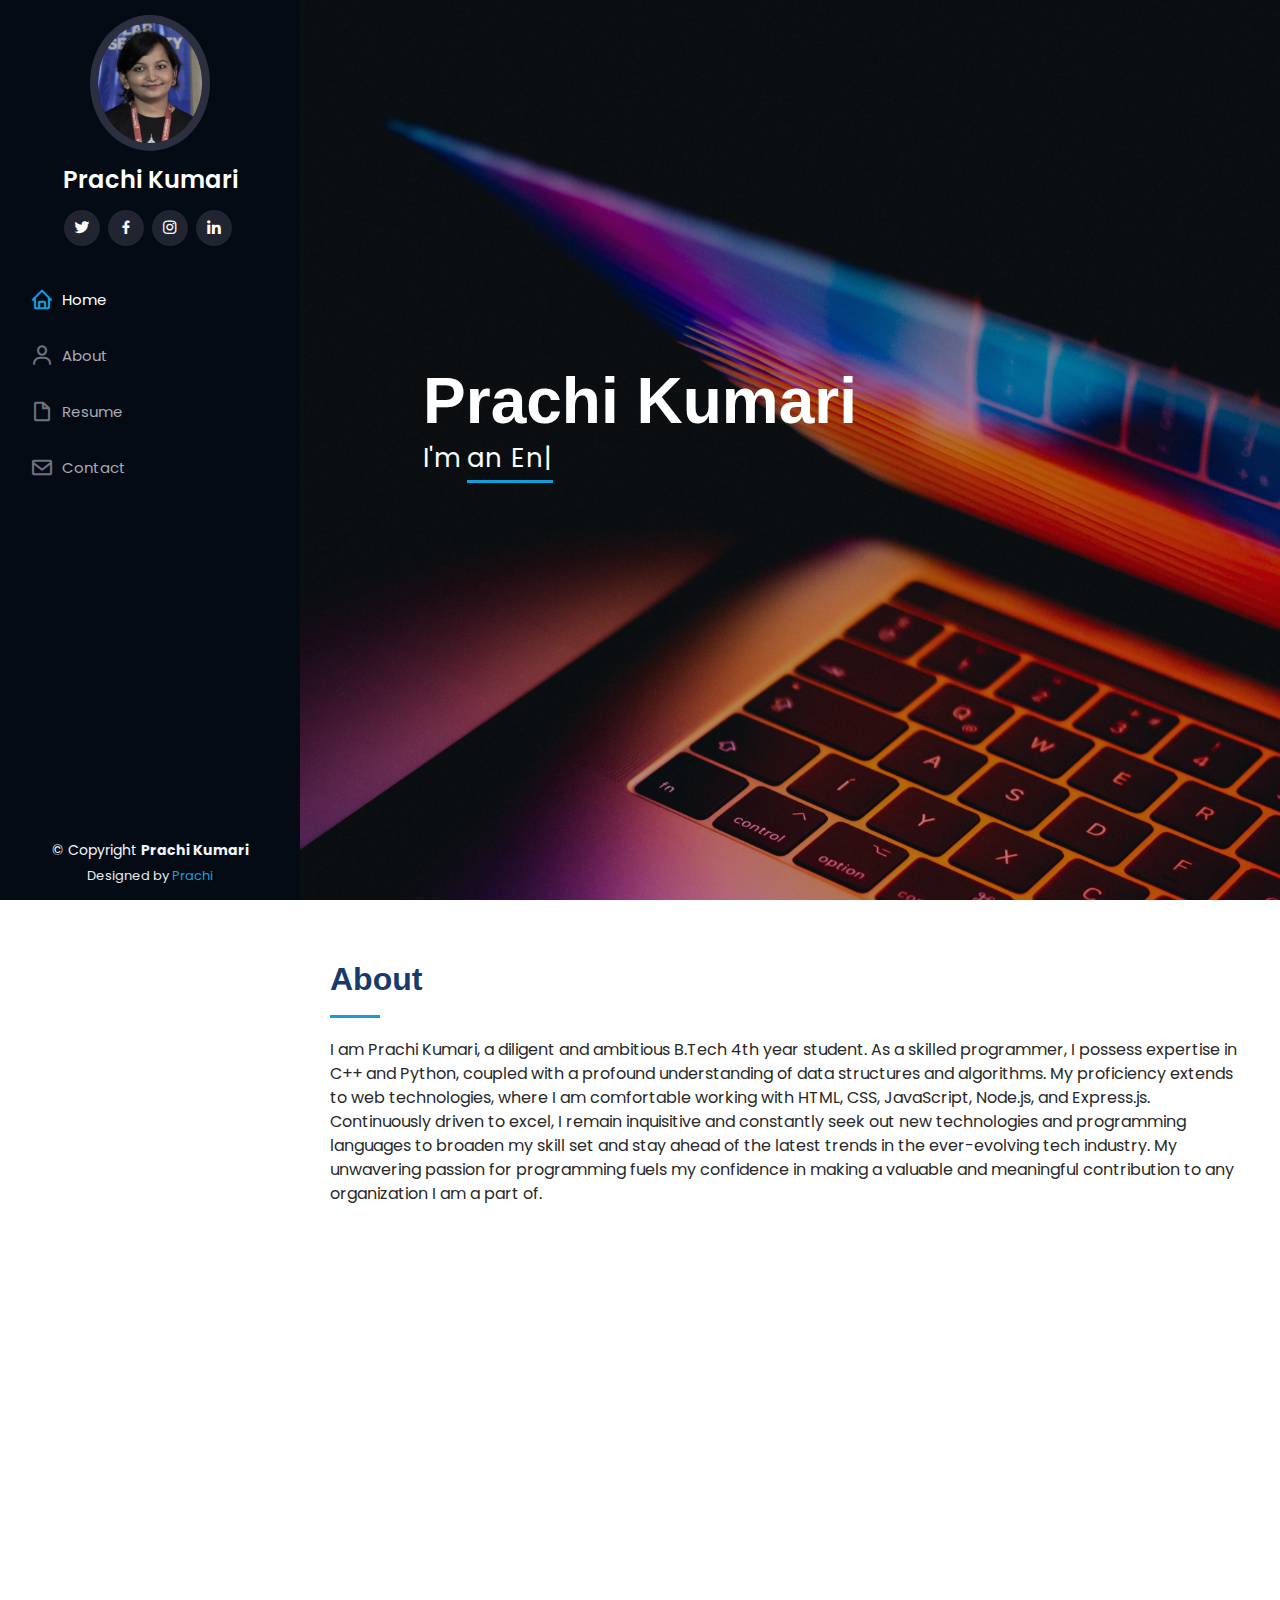
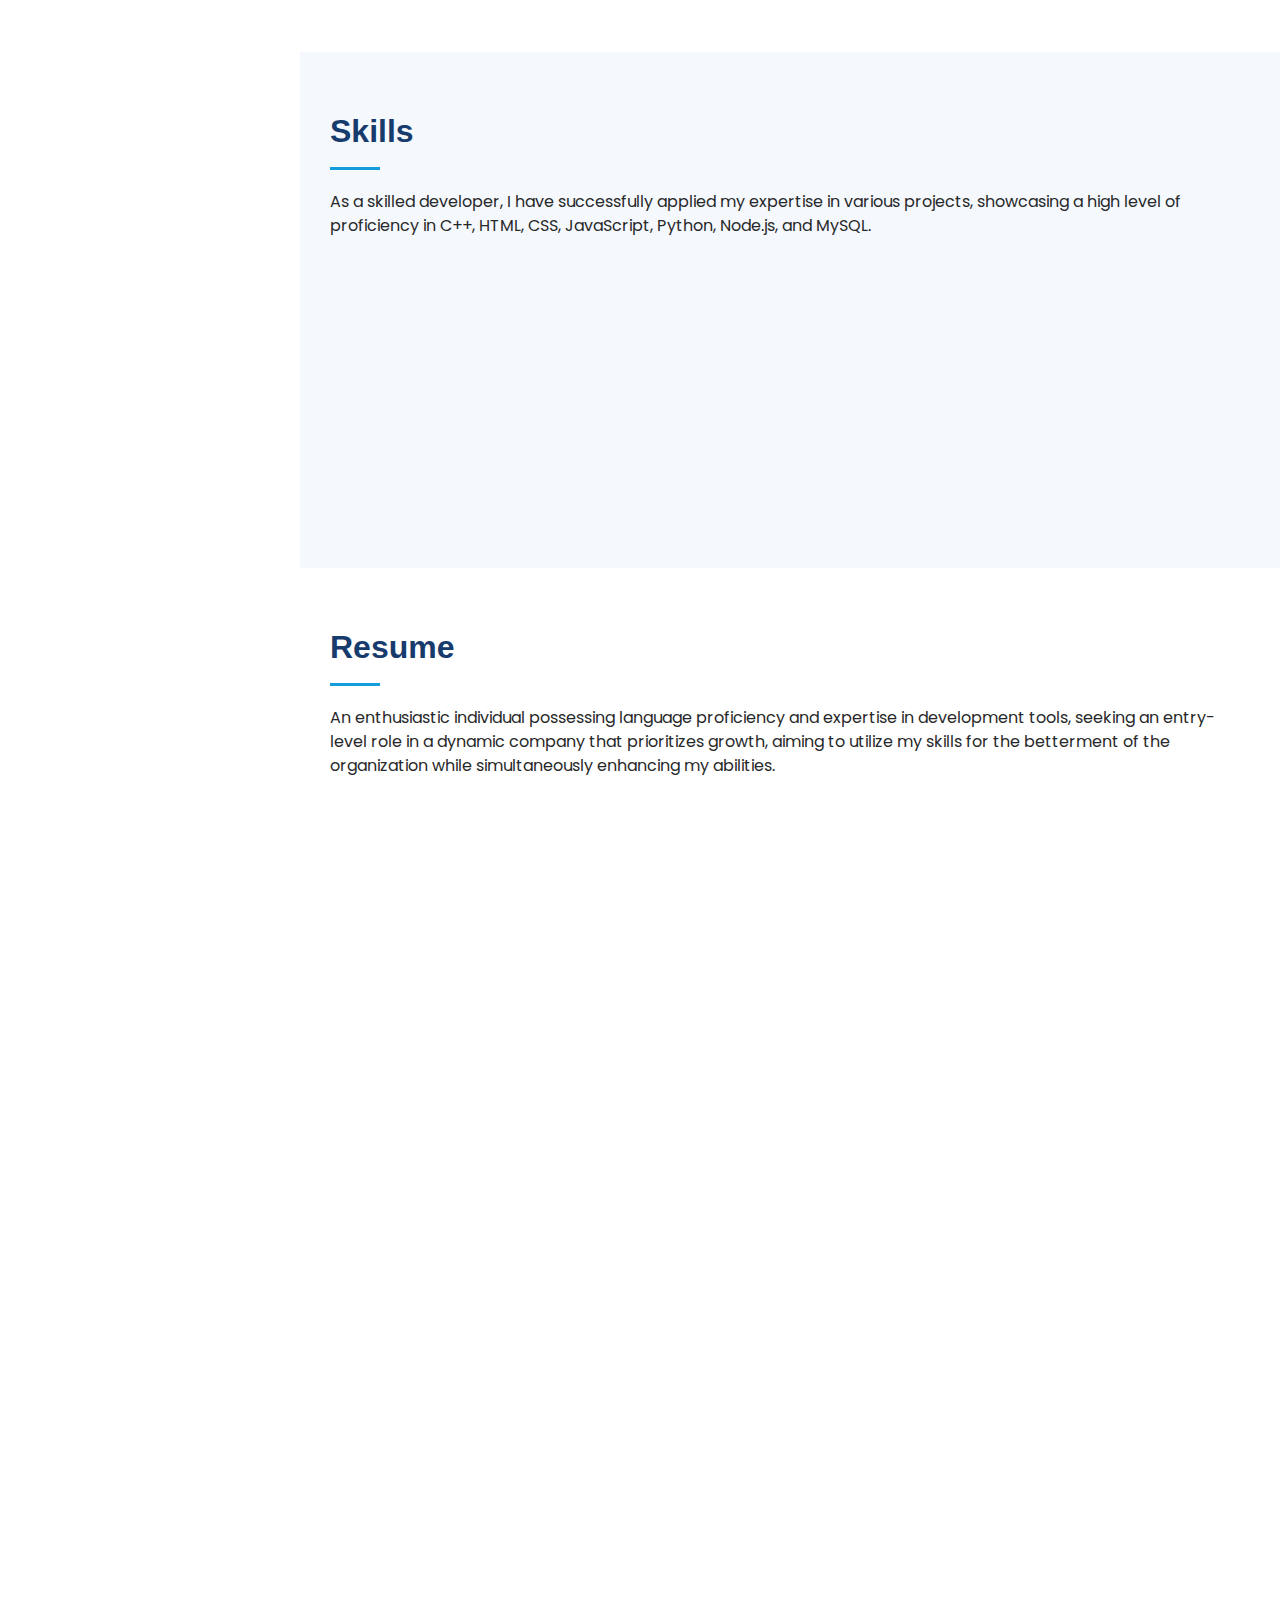
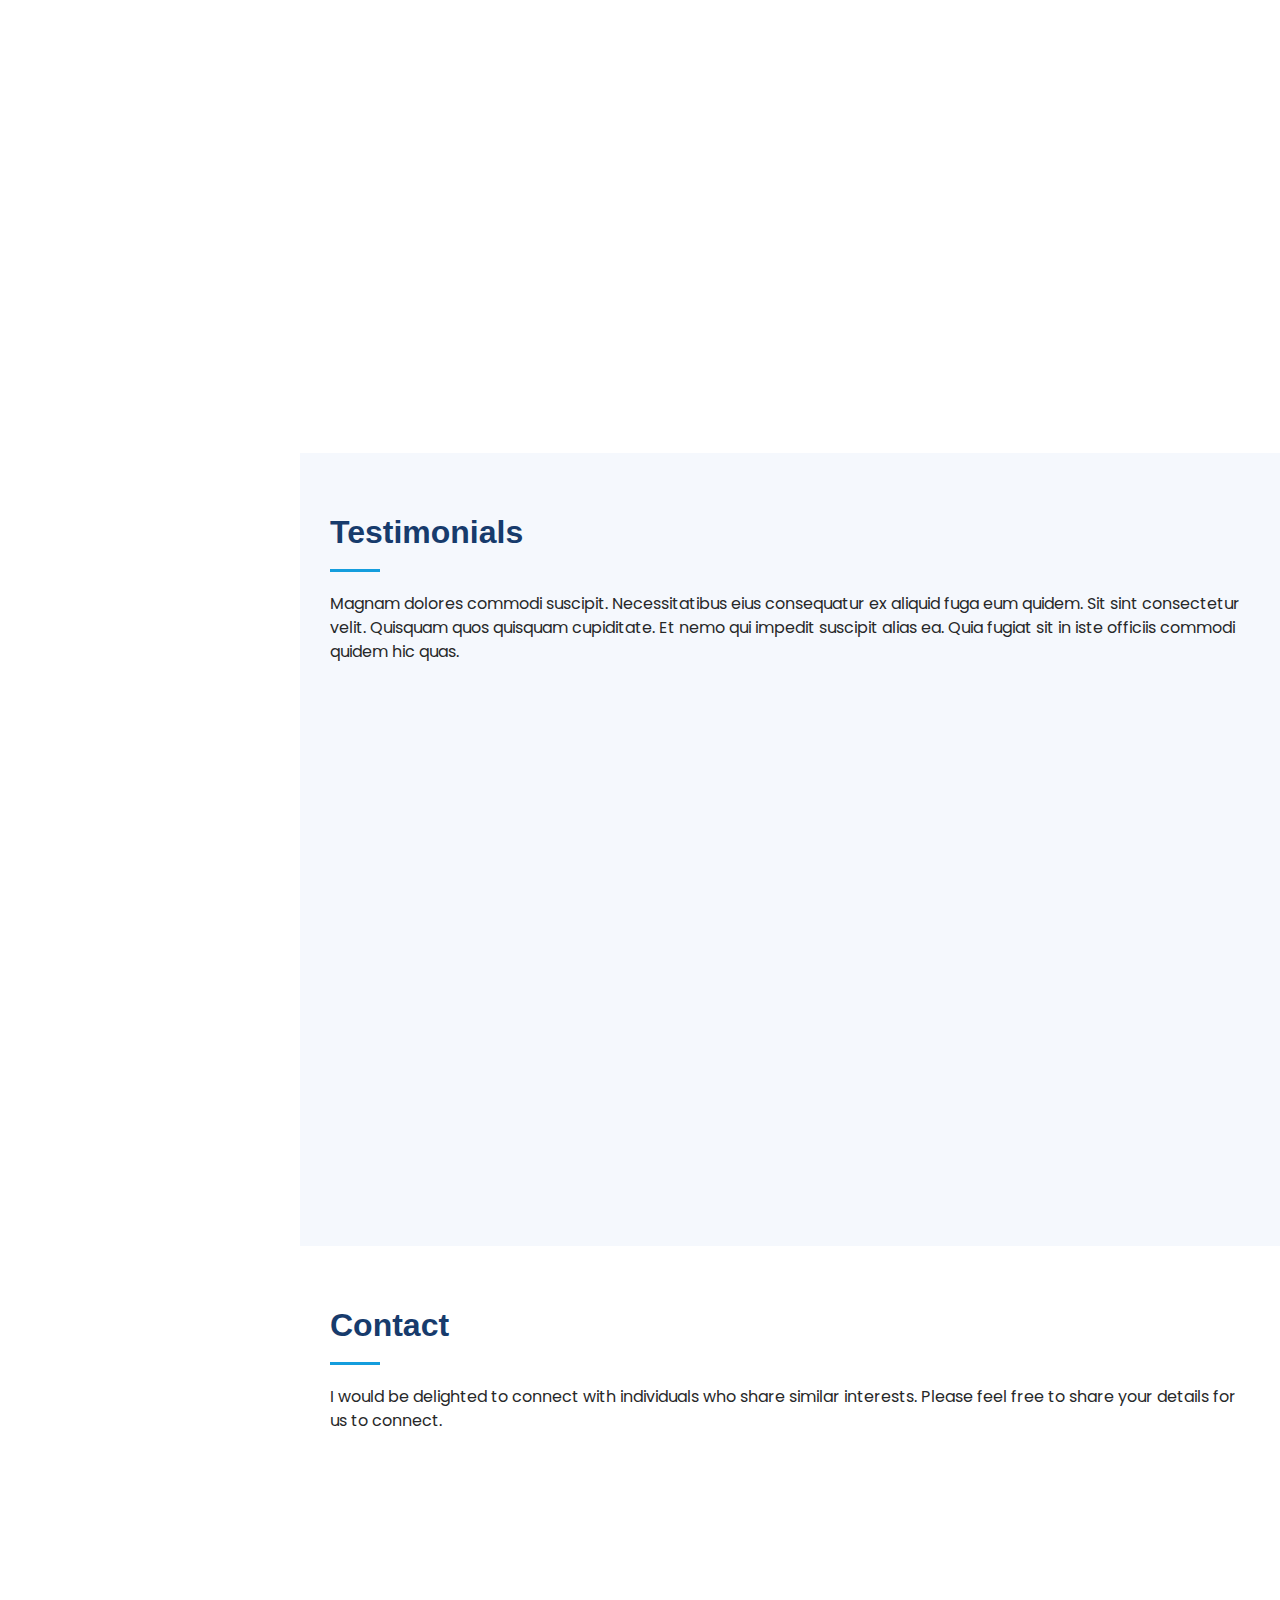
==== index.html @ 2a8c88a9 "added files" ====
<!DOCTYPE html>
<html lang="en">

<head>
  <meta charset="utf-8">
  <meta content="width=device-width, initial-scale=1.0" name="viewport">

  <title>Prachi Kumari</title>
  <meta content="" name="description">
  <meta content="" name="keywords">

  <!-- Favicons -->
  <link href="assets/img/favicon.png" rel="icon">
  <link href="assets/img/apple-touch-icon.png" rel="apple-touch-icon">


  <!-- Google Fonts -->
  <!-- <link href="https://fonts.googleapis.com/css?family=Open+Sans:300,300i,400,400i,600,600i,700,700i|Raleway:300,300i,400,400i,500,500i,600,600i,700,700i|Poppins:300,300i,400,400i,500,500i,600,600i,700,700i" rel="stylesheet"> -->

  <link rel="preconnect" href="https://fonts.googleapis.com">
<link rel="preconnect" href="https://fonts.gstatic.com" crossorigin>
<link href="https://fonts.googleapis.com/css2?family=Poppins:wght@200;300;400;500;600&display=swap" rel="stylesheet">

  <!-- Vendor CSS Files -->
  <link href="assets/vendor/aos/aos.css" rel="stylesheet">
  <link href="assets/vendor/bootstrap/css/bootstrap.min.css" rel="stylesheet">
  <link href="assets/vendor/bootstrap-icons/bootstrap-icons.css" rel="stylesheet">
  <link href="assets/vendor/boxicons/css/boxicons.min.css" rel="stylesheet">
  <link href="assets/vendor/glightbox/css/glightbox.min.css" rel="stylesheet">
  <link href="assets/vendor/swiper/swiper-bundle.min.css" rel="stylesheet">

  <!-- Template Main CSS File -->
  <link href="assets/css/style.css" rel="stylesheet">

  <!-- =======================================================
  * Template Name: iPortfolio
  * Updated: Nov 17 2023 with Bootstrap v5.3.2
  * Template URL: https://bootstrapmade.com/iportfolio-bootstrap-portfolio-websites-template/
  * Author: BootstrapMade.com
  * License: https://bootstrapmade.com/license/
  ======================================================== -->
</head>

<body>

  <!-- ======= Mobile nav toggle button ======= -->
  <i class="bi bi-list mobile-nav-toggle d-xl-none"></i>

  <!-- ======= Header ======= -->
  <header id="header">
    <div class="d-flex flex-column">

      <div class="profile">
        <img src="assets/img/Capture.PNG" alt="" class="img-fluid rounded-circle">
        <h1 class="text-light"><a href="index.html">Prachi Kumari</a></h1>
        <div class="social-links mt-3 text-center">
          <a href="https://twitter.com/_prachi1710" class="twitter"><i class="bx bxl-twitter"></i></a>
          <a href="https://www.facebook.com/profile.php?id=100006812265580" class="facebook"><i class="bx bxl-facebook"></i></a>
          <a href="https://instagram.com/prachi_prasad1710" class="instagram"><i class="bx bxl-instagram"></i></a>
          <a href="https://www.linkedin.com/in/-prachi1710/" class="linkedin"><i class="bx bxl-linkedin"></i></a>
        </div>
      </div>

      <nav id="navbar" class="nav-menu navbar">
        <ul>
          <li><a href="#hero" class="nav-link scrollto active"><i class="bx bx-home"></i> <span>Home</span></a></li>
          <li><a href="#about" class="nav-link scrollto"><i class="bx bx-user"></i> <span>About</span></a></li>
          <li><a href="#resume" class="nav-link scrollto"><i class="bx bx-file-blank"></i> <span>Resume</span></a></li>
          <li><a href="#contact" class="nav-link scrollto"><i class="bx bx-envelope"></i> <span>Contact</span></a></li>
        </ul>
      </nav><!-- .nav-menu -->
    </div>
  </header><!-- End Header -->

  <!-- ======= Hero Section ======= -->
  <section id="hero" class="d-flex flex-column justify-content-center align-items-center">
    <div class="hero-container" data-aos="fade-in">
      <h1>Prachi Kumari</h1>
      <p>I'm <span class="typed" data-typed-items="an Engineer,a Problem-Solver,a Developer"></span></p>
    </div>
  </section><!-- End Hero -->

  <main id="main">

    <!-- ======= About Section ======= -->
    <section id="about" class="about">
      <div class="container">

        <div class="section-title">
          <h2>About</h2>
          <p>I am Prachi Kumari, a diligent and ambitious B.Tech 4th year student. As a skilled programmer, I possess expertise in C++ and Python, coupled with a profound understanding of data structures and algorithms. My proficiency extends to web technologies, where I am comfortable working with HTML, CSS, JavaScript, Node.js, and Express.js. Continuously driven to excel, I remain inquisitive and constantly seek out new technologies and programming languages to broaden my skill set and stay ahead of the latest trends in the ever-evolving tech industry. My unwavering passion for programming fuels my confidence in making a valuable and meaningful contribution to any organization I am a part of.</p>
        </div>

        <div class="row">
          <div class="col-lg-4" data-aos="fade-right">
            <img src="assets/img/IMG-20230711-WA0029.jpg" class="img-fluid" alt="">
          </div>
          <div class="col-lg-8 pt-4 pt-lg-0 content" data-aos="fade-left">
            <h3>Student &amp; Developer.</h3>
            <p class="fst-italic">
              Enthusiastic student and aspiring developer, deeply passionate about technology and committed to ongoing learning. Keen to translate theoretical knowledge into practical applications, I have a solid proficiency in C++ and Python programming languages. My dedication to continuous learning ensures that I stay abreast of the latest industry trends and advancements.
            </p>
            <div class="row">
              <div class="col-lg-6">
                <ul>
                  <li><i class="bi bi-chevron-right"></i> <strong>Website:</strong> <span>#</span></li>
                  <li><i class="bi bi-chevron-right"></i> <strong>Phone:</strong> <span>+91 6202179285</span></li>
                  <li><i class="bi bi-chevron-right"></i> <strong>Email:</strong> <span>kumari.prachi1710@gmail.com</span></li>
                  
                </ul>
              </div>
              <div class="col-lg-6">
                <ul>
                  <li><i class="bi bi-chevron-right"></i> <strong>Degree:</strong> <span>Bachelor</span></li>
                  <li><i class="bi bi-chevron-right"></i> <strong>Hometown:</strong> <span>Ranchi Jharkhand</span></li>
                  <li><i class="bi bi-chevron-right"></i> <strong>Current City:</strong> <span>Kolkata, West Bengal</span></li>
                </ul>
              </div>
            </div>
          </div>
        </div>

      </div>
    </section><!-- End About Section -->

    <!-- ======= Facts Section ======= -->
    <!-- End Facts Section -->

    <!-- ======= Skills Section ======= -->
    <section id="skills" class="skills section-bg">
      <div class="container">

        <div class="section-title">
          <h2>Skills</h2>
          <p>As a skilled developer, I have successfully applied my expertise in various projects, showcasing a high level of proficiency in C++, HTML, CSS, JavaScript, Python, Node.js, and MySQL.</p>
        </div>

        <div class="row skills-content">

          <div class="col-lg-6" data-aos="fade-up">

            <div class="progress">
              <span class="skill">C++ <i class="val">90%</i></span>
              <div class="progress-bar-wrap">
                <div class="progress-bar" role="progressbar" aria-valuenow="90" aria-valuemin="0" aria-valuemax="100"></div>
              </div>
            </div>

            <div class="progress">
              <span class="skill">HTML <i class="val">92%</i></span>
              <div class="progress-bar-wrap">
                <div class="progress-bar" role="progressbar" aria-valuenow="92" aria-valuemin="0" aria-valuemax="100"></div>
              </div>
            </div>

            <div class="progress">
              <span class="skill">CSS <i class="val">90%</i></span>
              <div class="progress-bar-wrap">
                <div class="progress-bar" role="progressbar" aria-valuenow="90" aria-valuemin="0" aria-valuemax="100"></div>
              </div>
            </div>

            <div class="progress">
              <span class="skill">JavaScript <i class="val">70%</i></span>
              <div class="progress-bar-wrap">
                <div class="progress-bar" role="progressbar" aria-valuenow="70" aria-valuemin="0" aria-valuemax="100"></div>
              </div>
            </div>

          </div>

          <div class="col-lg-6" data-aos="fade-up" data-aos-delay="100">

            <div class="progress">
              <span class="skill">Python <i class="val">80%</i></span>
              <div class="progress-bar-wrap">
                <div class="progress-bar" role="progressbar" aria-valuenow="80" aria-valuemin="0" aria-valuemax="100"></div>
              </div>
            </div>

            <div class="progress">
              <span class="skill">Node.js <i class="val">67%</i></span>
              <div class="progress-bar-wrap">
                <div class="progress-bar" role="progressbar" aria-valuenow="67" aria-valuemin="0" aria-valuemax="100"></div>
              </div>
            </div>

            <div class="progress">
              <span class="skill">MySql <i class="val">85%</i></span>
              <div class="progress-bar-wrap">
                <div class="progress-bar" role="progressbar" aria-valuenow="85" aria-valuemin="0" aria-valuemax="100"></div>
              </div>
            </div>

          </div>

        </div>

      </div>
    </section><!-- End Skills Section -->

    <!-- ======= Resume Section ======= -->
    <section id="resume" class="resume">
      <div class="container">

        <div class="section-title">
          <h2>Resume</h2>
          <p>An enthusiastic individual possessing language proficiency and expertise in development tools, seeking an entry-level role in a dynamic company that prioritizes growth, aiming to utilize my skills for the betterment of the organization while simultaneously enhancing my abilities.</p>
        </div>

        <div class="row">
          <div class="col-lg-6" data-aos="fade-up">
            <h3 class="resume-title">Volunteer Experience</h3>
            <div class="resume-item pb-0">
              <h4>Hack4Bengal 2.0</h4>
              <h5>December 2022 - July 2023</h5>
              <p><em>Content Team</em></p>
              <ul>
                <li>Develop engaging and informative content for various platforms such as websites, and social media</li>
                <li>Produce well-written, error-free content that aligns with the community’s tone and style guidelines</li>
                <li>Work closely with other team members.</li>
              </ul>
            </div>
            <div class="resume-item pb-0">
              <h4>Hack4Bengal 1.0</h4>
              <h5>December 2021 - April 2022</h5>
              <p><em>Content Team</em></p>
              <ul>
                <li>Managed a team of 5 members.</li>
                <li>Collaborated with other teams like marketing, social media, and design to ensure that the content produced aligns with
                  their needs and goals</li>
              </ul>
            </div>
            <div class="resume-item pb-0">
              <h4>Coding Blocks SNU Chapter</h4>
              <h5>May 2021 - December 2021</h5>
              <p><em>Vice President</em></p>
              <ul>
                <li>Organized more than 5 speaker sessions on Technical concepts.</li>
                <li>Maintained all the data and MOM of the meetings.</li>
                <li>Collaborated with other teams for the smooth conduction of
                  events.</li>
              </ul>
            </div>
            <h3 class="resume-title">Education</h3>
            <div class="resume-item">
              <h4>Bachelor of Technology in Computer Science and Business Systems</h4>
              <h5>2020 - 2024</h5>
              <p><em>Sister Nivedita University, Kolkata, India</em></p>
              <ul>
                <li>CGPA till 6th Semester: 9.57</li>
                <li>Received an scholar award for securing rank in top 3.</li>
              </ul>
            </div>
            <!-- <div class="resume-item">
              <h4>Intermediate (12th) With Science(Maths)</h4>
              <h5>2018 - 2019</h5>
              <p><em>Vikas Vidyalaya, Ranchi, India</em></p>
              <ul>
                <li>Percentage obtained: 90</li>
              </ul>
            </div> -->
          </div>
          <div class="col-lg-6" data-aos="fade-up" data-aos-delay="100">
            <h3 class="resume-title">Projects</h3>
            <div class="resume-item">
              <h4>blogCanvas</h4>
              <p><em>HTML, CSS, JavaScript, Node.js+Express.js, MySql </em></p>
              <ul>
                <li>Developed a full-stack blogging web application, BlogCanvas, using HTML, CSS, JavaScript, Node.js, Express.js, and MySQL, enabling users to create, update, and delete blogs</li>
                <li>Implemented user authentication, social interactions (likes and comments on blogs), and personalized dashboards for users, enhancing user engagement and experience.</li>
              </ul>
            </div>
            <div class="resume-item">
              <h4><a href="https://prachi1710-movie-recommender-app-7r08sk.streamlit.app/">Recommendation system</a> </h4>
              <p><em>Python, Machine Learning</em></p>
              <ul>
                <li>The recommendation system offers five types of movie recommendations based on the genre’s popularity and content-based filtering.</li>
                <li>Content-based filtering algorithm achieves an accuracy of 85% in suggesting movies to users</li>
                <li>Used TMDB 5000 dataset from Kaggle.</li>
              </ul>
            </div>
            <div class="resume-item">
              <h4>Age and Gender Recognition</h4>
              <p><em>Python, Machine Learning, Deep Learning </em></p>
              <ul>
                <li>Machine Learning and Convolutional Neural Network(CNN) based recognition system which determines the age and gender of a person</li>
                <li>The age and gender recognition model has an accuracy of 66%, making it a reliable tool for predicting these attributes</li>
              </ul>
            </div>
            <div class="resume-item">
              <h4><a href="https://todolistprachi.netlify.app/">Todo List</a></h4>
              <p><em>React.js, CSS, JavaScript </em></p>
              <ul>
                <li>Developed a dynamic To-Do List application using React, allowing seamless addition and deletion of items through state management.</li>
                <li>Implemented functionality for real-time updates, enhancing user experience and project interactivity.</li>
              </ul>
            </div>
          </div>
        </div>

      </div>
    </section><!-- End Resume Section -->

    <!-- ======= Portfolio Section ======= -->
    <!-- End Portfolio Section -->

    <!-- ======= Services Section ======= -->
    <!-- End Services Section -->

    <!-- ======= Testimonials Section ======= -->
    <section id="testimonials" class="testimonials section-bg">
      <div class="container">

        <div class="section-title">
          <h2>Testimonials</h2>
          <p>Magnam dolores commodi suscipit. Necessitatibus eius consequatur ex aliquid fuga eum quidem. Sit sint consectetur velit. Quisquam quos quisquam cupiditate. Et nemo qui impedit suscipit alias ea. Quia fugiat sit in iste officiis commodi quidem hic quas.</p>
        </div>

        <div class="testimonials-slider swiper" data-aos="fade-up" data-aos-delay="100">
          <div class="swiper-wrapper">

            <div class="swiper-slide">
              <div class="testimonial-item" data-aos="fade-up">
                <p>
                  <i class="bx bxs-quote-alt-left quote-icon-left"></i>
                  Proin iaculis purus consequat sem cure digni ssim donec porttitora entum suscipit rhoncus. Accusantium quam, ultricies eget id, aliquam eget nibh et. Maecen aliquam, risus at semper.
                  <i class="bx bxs-quote-alt-right quote-icon-right"></i>
                </p>
                <img src="assets/img/testimonials/testimonials-1.jpg" class="testimonial-img" alt="">
                <h3>Saul Goodman</h3>
                <h4>Ceo &amp; Founder</h4>
              </div>
            </div><!-- End testimonial item -->

            <div class="swiper-slide">
              <div class="testimonial-item" data-aos="fade-up" data-aos-delay="100">
                <p>
                  <i class="bx bxs-quote-alt-left quote-icon-left"></i>
                  Export tempor illum tamen malis malis eram quae irure esse labore quem cillum quid cillum eram malis quorum velit fore eram velit sunt aliqua noster fugiat irure amet legam anim culpa.
                  <i class="bx bxs-quote-alt-right quote-icon-right"></i>
                </p>
                <img src="assets/img/testimonials/testimonials-2.jpg" class="testimonial-img" alt="">
                <h3>Sara Wilsson</h3>
                <h4>Designer</h4>
              </div>
            </div><!-- End testimonial item -->

            <div class="swiper-slide">
              <div class="testimonial-item" data-aos="fade-up" data-aos-delay="200">
                <p>
                  <i class="bx bxs-quote-alt-left quote-icon-left"></i>
                  Enim nisi quem export duis labore cillum quae magna enim sint quorum nulla quem veniam duis minim tempor labore quem eram duis noster aute amet eram fore quis sint minim.
                  <i class="bx bxs-quote-alt-right quote-icon-right"></i>
                </p>
                <img src="assets/img/testimonials/testimonials-3.jpg" class="testimonial-img" alt="">
                <h3>Jena Karlis</h3>
                <h4>Store Owner</h4>
              </div>
            </div><!-- End testimonial item -->

            <div class="swiper-slide">
              <div class="testimonial-item" data-aos="fade-up" data-aos-delay="300">
                <p>
                  <i class="bx bxs-quote-alt-left quote-icon-left"></i>
                  Fugiat enim eram quae cillum dolore dolor amet nulla culpa multos export minim fugiat minim velit minim dolor enim duis veniam ipsum anim magna sunt elit fore quem dolore labore illum veniam.
                  <i class="bx bxs-quote-alt-right quote-icon-right"></i>
                </p>
                <img src="assets/img/testimonials/testimonials-4.jpg" class="testimonial-img" alt="">
                <h3>Matt Brandon</h3>
                <h4>Freelancer</h4>
              </div>
            </div><!-- End testimonial item -->

            <div class="swiper-slide">
              <div class="testimonial-item" data-aos="fade-up" data-aos-delay="400">
                <p>
                  <i class="bx bxs-quote-alt-left quote-icon-left"></i>
                  Quis quorum aliqua sint quem legam fore sunt eram irure aliqua veniam tempor noster veniam enim culpa labore duis sunt culpa nulla illum cillum fugiat legam esse veniam culpa fore nisi cillum quid.
                  <i class="bx bxs-quote-alt-right quote-icon-right"></i>
                </p>
                <img src="assets/img/testimonials/testimonials-5.jpg" class="testimonial-img" alt="">
                <h3>John Larson</h3>
                <h4>Entrepreneur</h4>
              </div>
            </div><!-- End testimonial item -->

          </div>
          <div class="swiper-pagination"></div>
        </div>

      </div>
    </section><!-- End Testimonials Section -->

    <!-- ======= Contact Section ======= -->
    <section id="contact" class="contact">
      <div class="container">

        <div class="section-title">
          <h2>Contact</h2>
          <p>I would be delighted to connect with individuals who share similar interests. Please feel free to share your details for us to connect.</p>
        </div>

        <div class="row" data-aos="fade-in">

          <div class="col-lg-5 d-flex align-items-stretch">
            <div class="info">
              <div class="address">
                <i class="bi bi-geo-alt"></i>
                <h4>Location:</h4>
                <p>Kolkata, India</p>
              </div>

              <div class="email">
                <i class="bi bi-envelope"></i>
                <h4>Email:</h4>
                <p>kumari.prachi1710@gmail.com</p>
              </div>

              <div class="phone">
                <i class="bi bi-phone"></i>
                <h4>Call:</h4>
                <p>+91 6202179285</p>
              </div>

              <iframe src="https://www.google.com/maps/embed?pb=!1m14!1m8!1m3!1d12097.433213460943!2d-74.0062269!3d40.7101282!3m2!1i1024!2i768!4f13.1!3m3!1m2!1s0x0%3A0xb89d1fe6bc499443!2sDowntown+Conference+Center!5e0!3m2!1smk!2sbg!4v1539943755621" frameborder="0" style="border:0; width: 100%; height: 290px;" allowfullscreen></iframe>
            </div>

          </div>

          <div class="col-lg-7 mt-5 mt-lg-0 d-flex align-items-stretch">
            <form action="forms/contact.php" method="post" role="form" class="php-email-form">
              <div class="row">
                <div class="form-group col-md-6">
                  <label for="name">Your Name</label>
                  <input type="text" name="name" class="form-control" id="name" required>
                </div>
                <div class="form-group col-md-6">
                  <label for="name">Your Email</label>
                  <input type="email" class="form-control" name="email" id="email" required>
                </div>
              </div>
              <div class="form-group">
                <label for="name">Subject</label>
                <input type="text" class="form-control" name="subject" id="subject" required>
              </div>
              <div class="form-group">
                <label for="name">Message</label>
                <textarea class="form-control" name="message" rows="10" required></textarea>
              </div>
              <div class="my-3">
                <div class="loading">Loading</div>
                <div class="error-message"></div>
                <div class="sent-message">Your message has been sent. Thank you!</div>
              </div>
              <div class="text-center"><button type="submit">Send Message</button></div>
            </form>
          </div>

        </div>

      </div>
    </section><!-- End Contact Section -->

  </main><!-- End #main -->

  <!-- ======= Footer ======= -->
  <footer id="footer">
    <div class="container">
      <div class="copyright">
        &copy; Copyright <strong><span>Prachi Kumari</span></strong>
      </div>
      <div class="credits">
        <!-- All the links in the footer should remain intact. -->
        <!-- You can delete the links only if you purchased the pro version. -->
        <!-- Licensing information: https://bootstrapmade.com/license/ -->
        <!-- Purchase the pro version with working PHP/AJAX contact form: https://bootstrapmade.com/iportfolio-bootstrap-portfolio-websites-template/ -->
        Designed by <a href="https://bootstrapmade.com/">Prachi</a>
      </div>
    </div>
  </footer><!-- End  Footer -->

  <a href="#" class="back-to-top d-flex align-items-center justify-content-center"><i class="bi bi-arrow-up-short"></i></a>

  <!-- Vendor JS Files -->
  <script src="assets/vendor/purecounter/purecounter_vanilla.js"></script>
  <script src="assets/vendor/aos/aos.js"></script>
  <script src="assets/vendor/bootstrap/js/bootstrap.bundle.min.js"></script>
  <script src="assets/vendor/glightbox/js/glightbox.min.js"></script>
  <script src="assets/vendor/isotope-layout/isotope.pkgd.min.js"></script>
  <script src="assets/vendor/swiper/swiper-bundle.min.js"></script>
  <script src="assets/vendor/typed.js/typed.umd.js"></script>
  <script src="assets/vendor/waypoints/noframework.waypoints.js"></script>
  <script src="assets/vendor/php-email-form/validate.js"></script>

  <!-- Template Main JS File -->
  <script src="assets/js/main.js"></script>

</body>

</html>
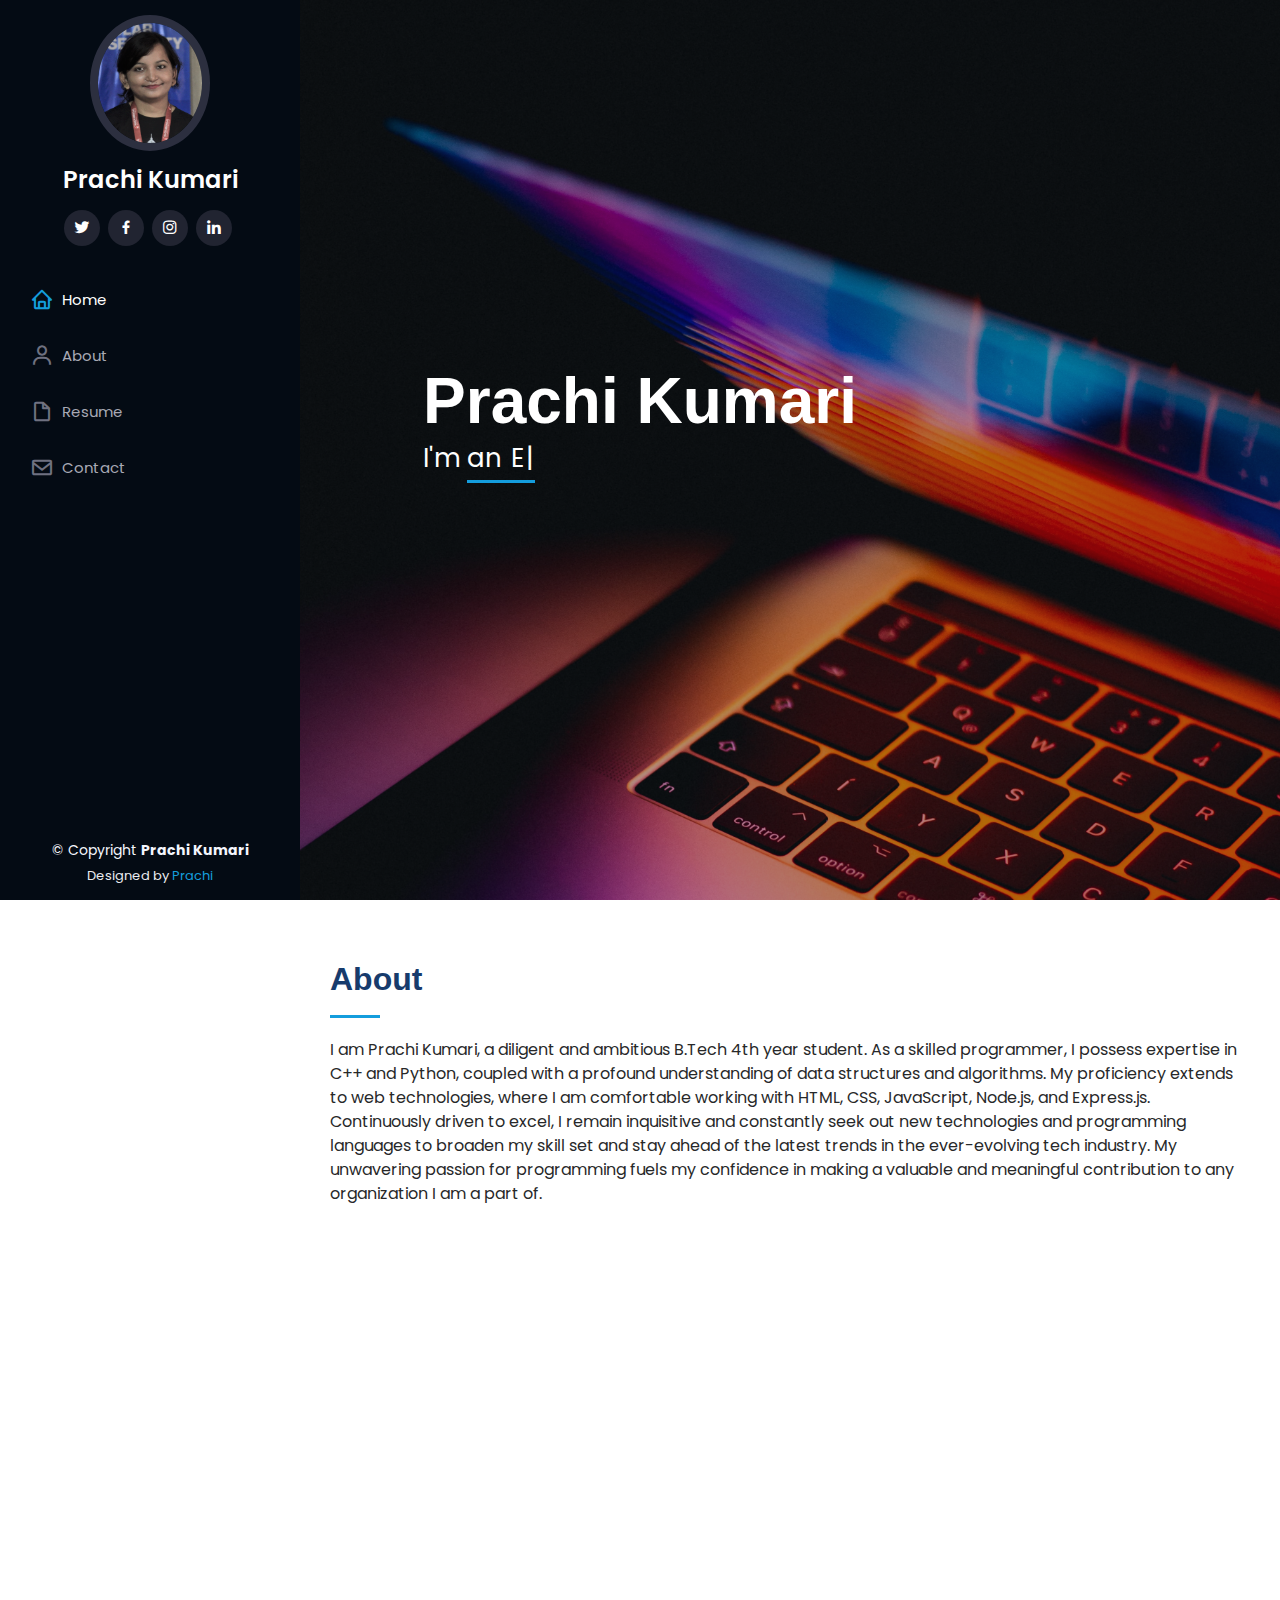
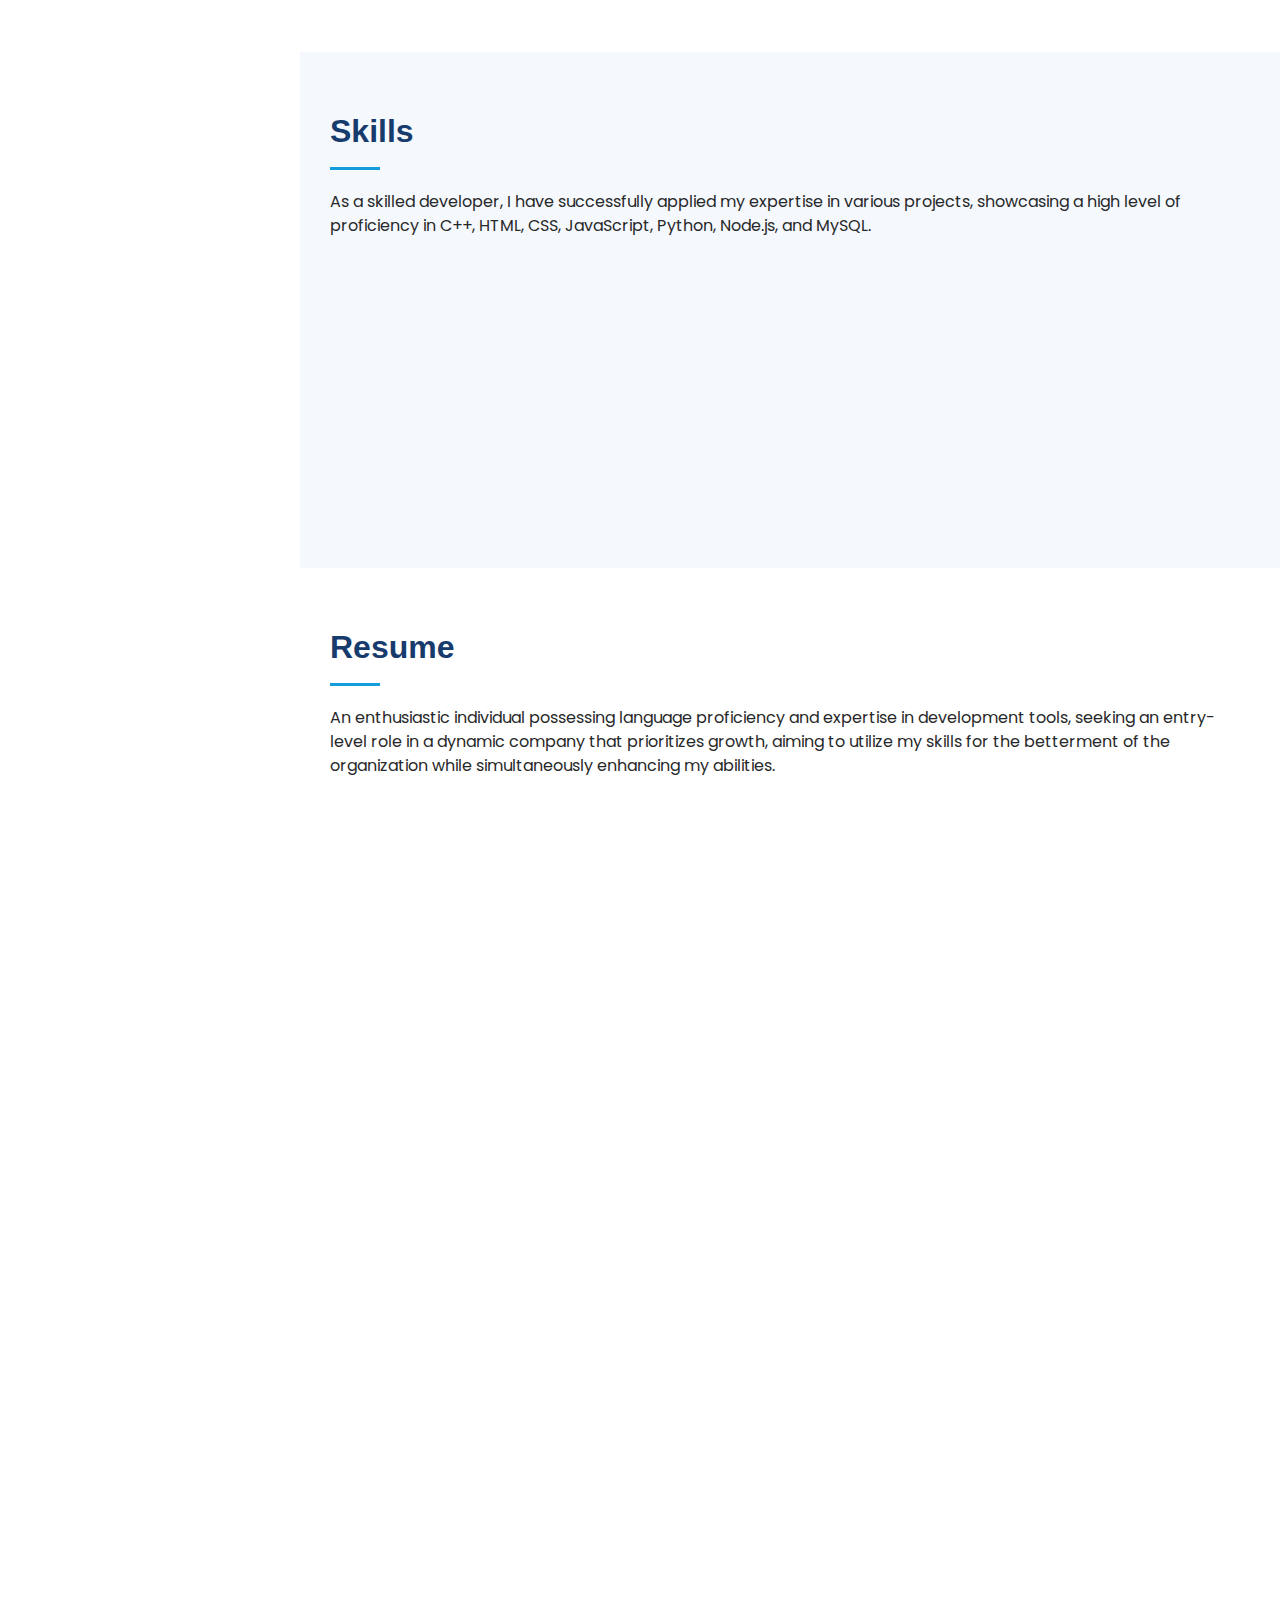
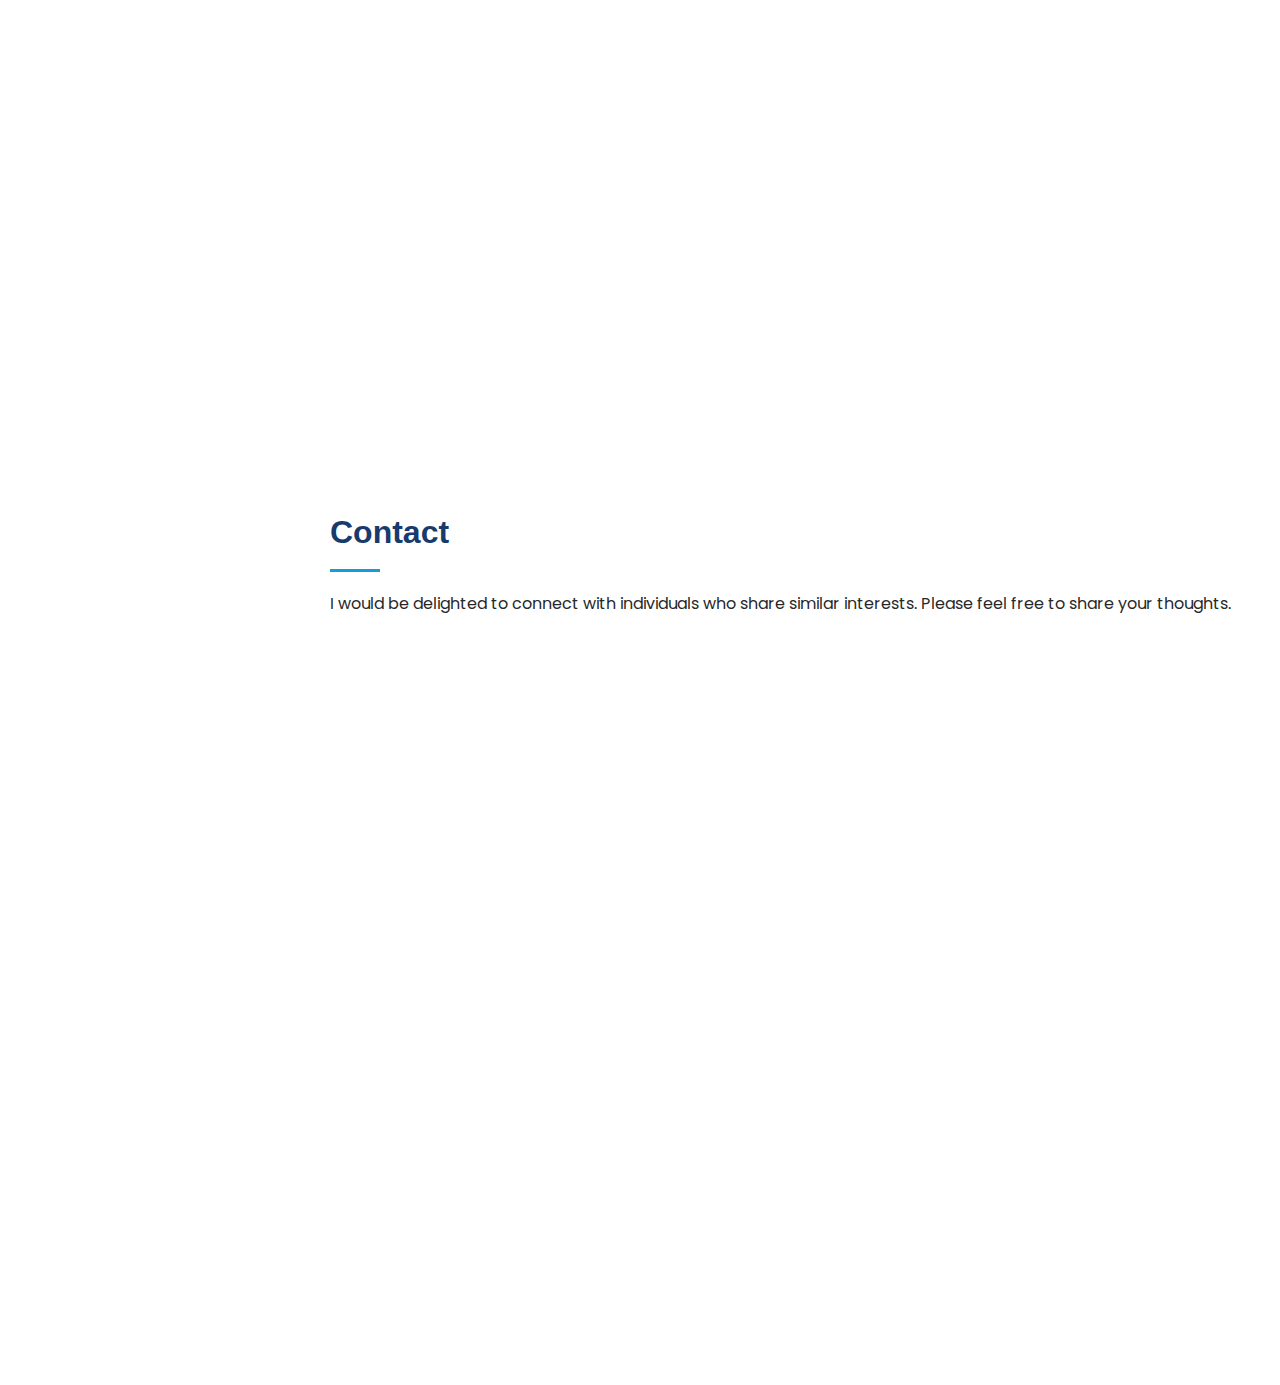
==== commit 3d7fcae7: "removed unnecessary files" ====
--- a/index.html
+++ b/index.html
@@ -10,8 +10,8 @@
   <meta content="" name="keywords">
 
   <!-- Favicons -->
-  <link href="assets/img/favicon.png" rel="icon">
-  <link href="assets/img/apple-touch-icon.png" rel="apple-touch-icon">
+  <!-- <link href="assets/img/favicon.png" rel="icon">
+  <link href="assets/img/apple-touch-icon.png" rel="apple-touch-icon"> -->
 
 
   <!-- Google Fonts -->
@@ -309,88 +309,7 @@
     <!-- End Services Section -->
 
     <!-- ======= Testimonials Section ======= -->
-    <section id="testimonials" class="testimonials section-bg">
-      <div class="container">
-
-        <div class="section-title">
-          <h2>Testimonials</h2>
-          <p>Magnam dolores commodi suscipit. Necessitatibus eius consequatur ex aliquid fuga eum quidem. Sit sint consectetur velit. Quisquam quos quisquam cupiditate. Et nemo qui impedit suscipit alias ea. Quia fugiat sit in iste officiis commodi quidem hic quas.</p>
-        </div>
-
-        <div class="testimonials-slider swiper" data-aos="fade-up" data-aos-delay="100">
-          <div class="swiper-wrapper">
-
-            <div class="swiper-slide">
-              <div class="testimonial-item" data-aos="fade-up">
-                <p>
-                  <i class="bx bxs-quote-alt-left quote-icon-left"></i>
-                  Proin iaculis purus consequat sem cure digni ssim donec porttitora entum suscipit rhoncus. Accusantium quam, ultricies eget id, aliquam eget nibh et. Maecen aliquam, risus at semper.
-                  <i class="bx bxs-quote-alt-right quote-icon-right"></i>
-                </p>
-                <img src="assets/img/testimonials/testimonials-1.jpg" class="testimonial-img" alt="">
-                <h3>Saul Goodman</h3>
-                <h4>Ceo &amp; Founder</h4>
-              </div>
-            </div><!-- End testimonial item -->
-
-            <div class="swiper-slide">
-              <div class="testimonial-item" data-aos="fade-up" data-aos-delay="100">
-                <p>
-                  <i class="bx bxs-quote-alt-left quote-icon-left"></i>
-                  Export tempor illum tamen malis malis eram quae irure esse labore quem cillum quid cillum eram malis quorum velit fore eram velit sunt aliqua noster fugiat irure amet legam anim culpa.
-                  <i class="bx bxs-quote-alt-right quote-icon-right"></i>
-                </p>
-                <img src="assets/img/testimonials/testimonials-2.jpg" class="testimonial-img" alt="">
-                <h3>Sara Wilsson</h3>
-                <h4>Designer</h4>
-              </div>
-            </div><!-- End testimonial item -->
-
-            <div class="swiper-slide">
-              <div class="testimonial-item" data-aos="fade-up" data-aos-delay="200">
-                <p>
-                  <i class="bx bxs-quote-alt-left quote-icon-left"></i>
-                  Enim nisi quem export duis labore cillum quae magna enim sint quorum nulla quem veniam duis minim tempor labore quem eram duis noster aute amet eram fore quis sint minim.
-                  <i class="bx bxs-quote-alt-right quote-icon-right"></i>
-                </p>
-                <img src="assets/img/testimonials/testimonials-3.jpg" class="testimonial-img" alt="">
-                <h3>Jena Karlis</h3>
-                <h4>Store Owner</h4>
-              </div>
-            </div><!-- End testimonial item -->
-
-            <div class="swiper-slide">
-              <div class="testimonial-item" data-aos="fade-up" data-aos-delay="300">
-                <p>
-                  <i class="bx bxs-quote-alt-left quote-icon-left"></i>
-                  Fugiat enim eram quae cillum dolore dolor amet nulla culpa multos export minim fugiat minim velit minim dolor enim duis veniam ipsum anim magna sunt elit fore quem dolore labore illum veniam.
-                  <i class="bx bxs-quote-alt-right quote-icon-right"></i>
-                </p>
-                <img src="assets/img/testimonials/testimonials-4.jpg" class="testimonial-img" alt="">
-                <h3>Matt Brandon</h3>
-                <h4>Freelancer</h4>
-              </div>
-            </div><!-- End testimonial item -->
-
-            <div class="swiper-slide">
-              <div class="testimonial-item" data-aos="fade-up" data-aos-delay="400">
-                <p>
-                  <i class="bx bxs-quote-alt-left quote-icon-left"></i>
-                  Quis quorum aliqua sint quem legam fore sunt eram irure aliqua veniam tempor noster veniam enim culpa labore duis sunt culpa nulla illum cillum fugiat legam esse veniam culpa fore nisi cillum quid.
-                  <i class="bx bxs-quote-alt-right quote-icon-right"></i>
-                </p>
-                <img src="assets/img/testimonials/testimonials-5.jpg" class="testimonial-img" alt="">
-                <h3>John Larson</h3>
-                <h4>Entrepreneur</h4>
-              </div>
-            </div><!-- End testimonial item -->
-
-          </div>
-          <div class="swiper-pagination"></div>
-        </div>
-
-      </div>
-    </section><!-- End Testimonials Section -->
+  
 
     <!-- ======= Contact Section ======= -->
     <section id="contact" class="contact">
@@ -398,7 +317,7 @@
 
         <div class="section-title">
           <h2>Contact</h2>
-          <p>I would be delighted to connect with individuals who share similar interests. Please feel free to share your details for us to connect.</p>
+          <p>I would be delighted to connect with individuals who share similar interests. Please feel free to share your thoughts.</p>
         </div>
 
         <div class="row" data-aos="fade-in">
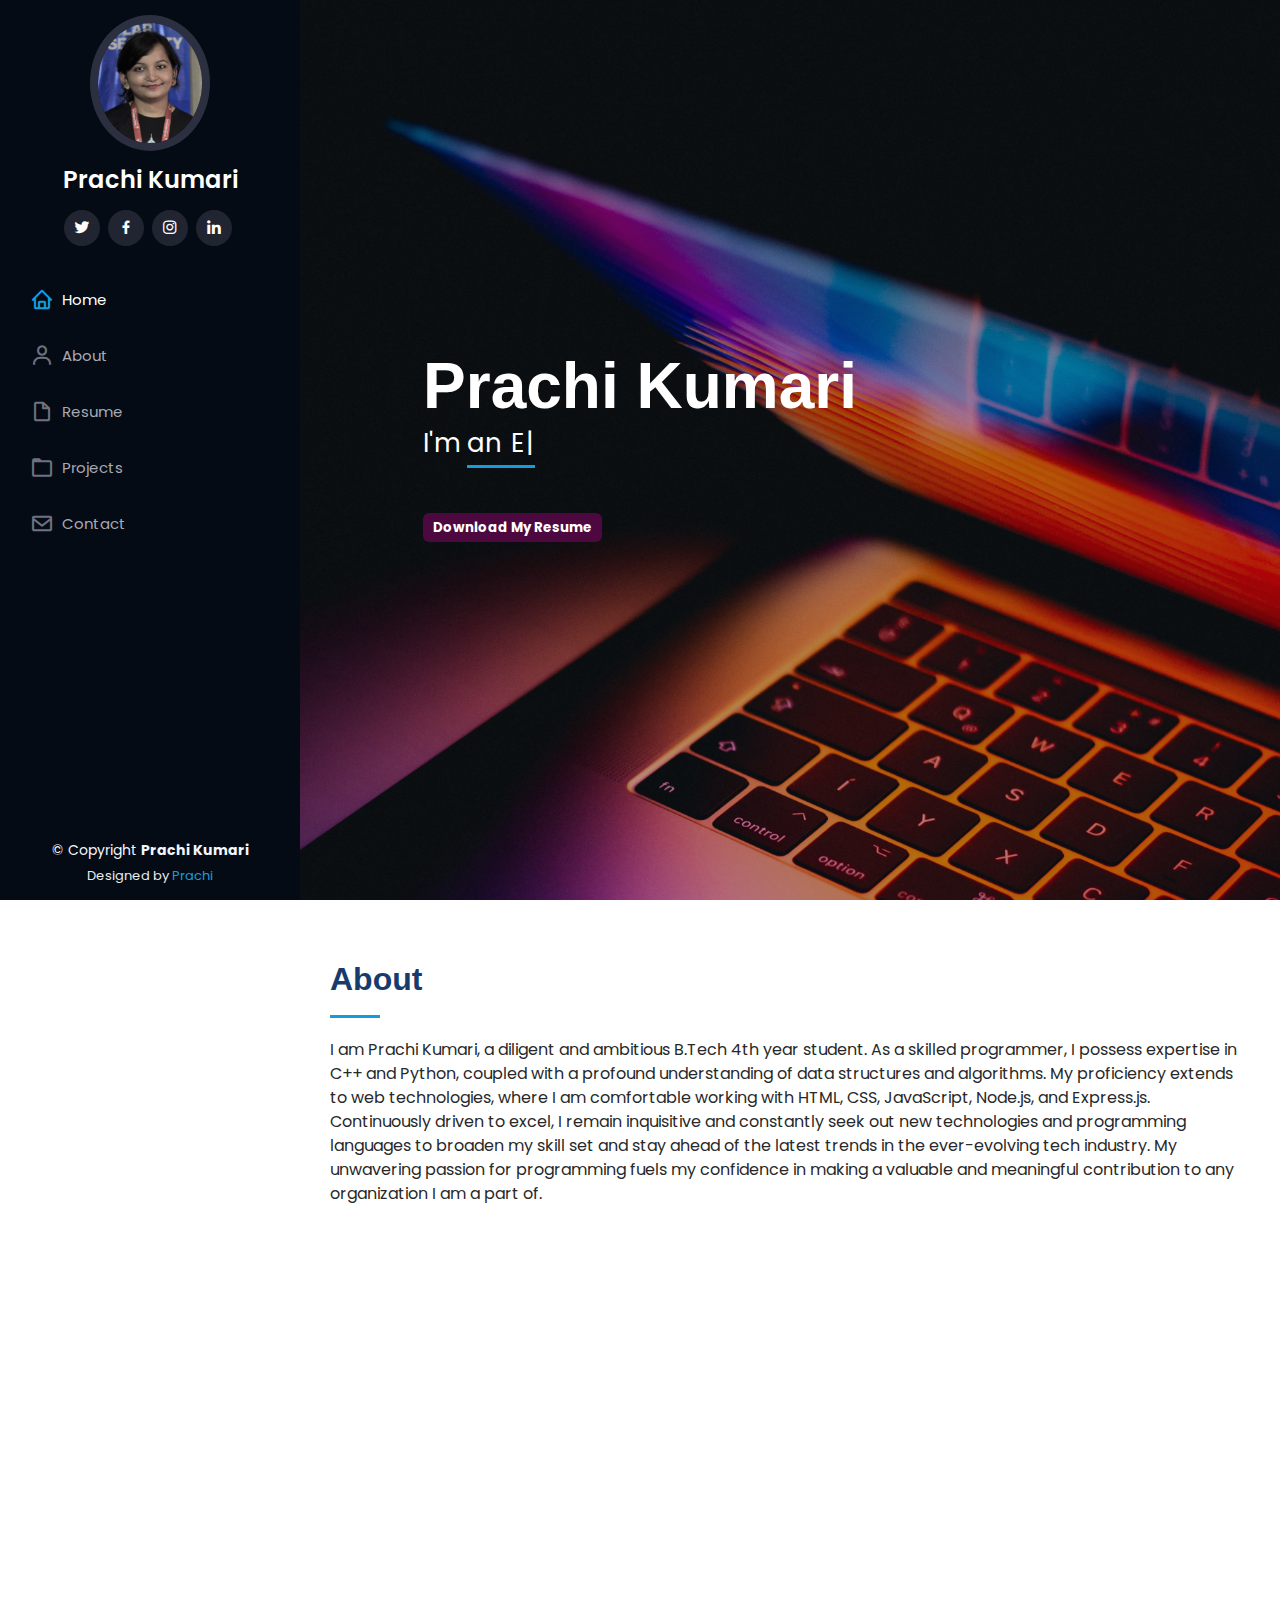
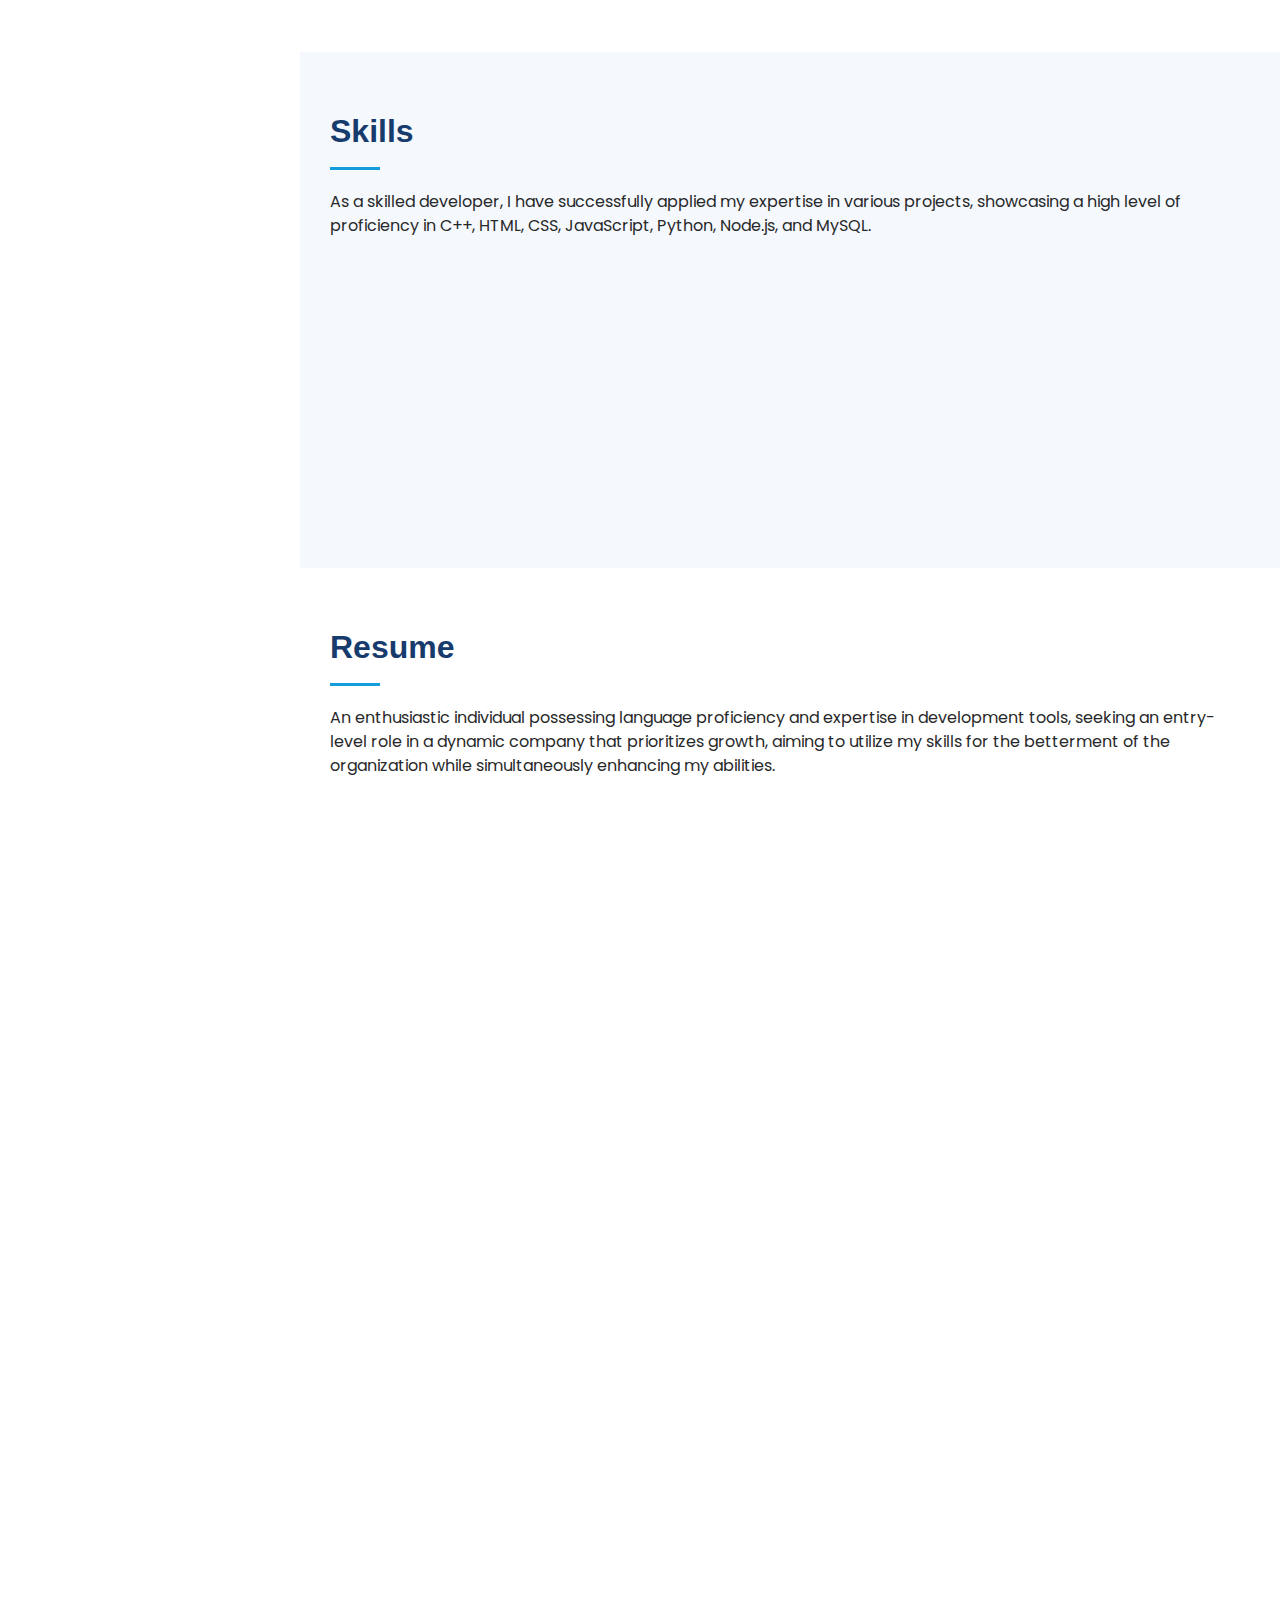
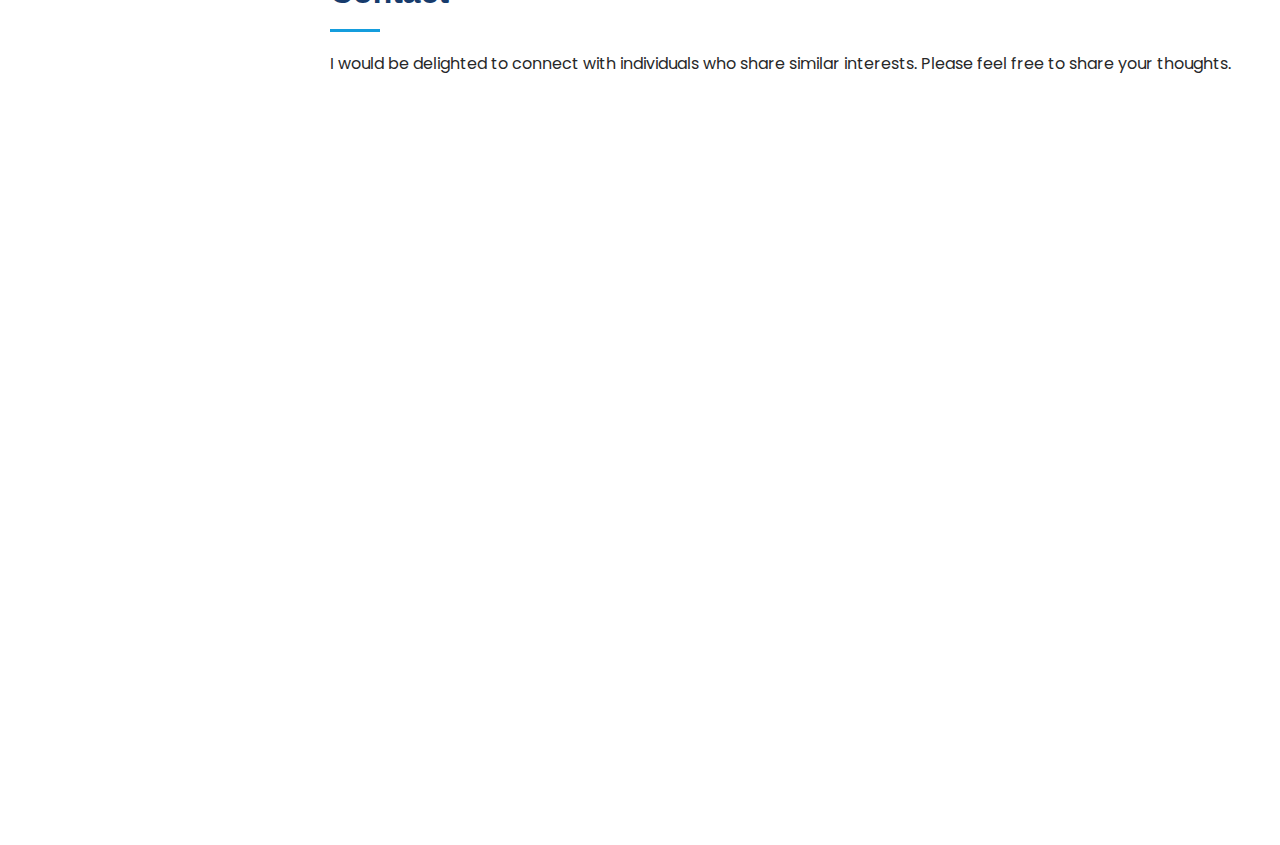
==== commit cff9483f: "added project section" ====
--- a/index.html
+++ b/index.html
@@ -66,6 +66,7 @@
           <li><a href="#hero" class="nav-link scrollto active"><i class="bx bx-home"></i> <span>Home</span></a></li>
           <li><a href="#about" class="nav-link scrollto"><i class="bx bx-user"></i> <span>About</span></a></li>
           <li><a href="#resume" class="nav-link scrollto"><i class="bx bx-file-blank"></i> <span>Resume</span></a></li>
+          <li><a href="#projects" class="nav-link scrollto"><i class="bx bx-folder"></i> <span>Projects</span></a></li>
           <li><a href="#contact" class="nav-link scrollto"><i class="bx bx-envelope"></i> <span>Contact</span></a></li>
         </ul>
       </nav><!-- .nav-menu -->
@@ -77,6 +78,12 @@
     <div class="hero-container" data-aos="fade-in">
       <h1>Prachi Kumari</h1>
       <p>I'm <span class="typed" data-typed-items="an Engineer,a Problem-Solver,a Developer"></span></p>
+      <div class="resume">
+        <a href="https://drive.google.com/file/d/1-b5Kz-TRBWcY9-SY3jUgF6MYXR8pHGHS/view?usp=sharing" download="prachi_resume.pdf">
+          <button class="download_resume">Download My Resume</button>
+        </a>
+      </div>
+      
     </div>
   </section><!-- End Hero -->
 
@@ -103,7 +110,7 @@
             <div class="row">
               <div class="col-lg-6">
                 <ul>
-                  <li><i class="bi bi-chevron-right"></i> <strong>Website:</strong> <span>#</span></li>
+                  <li><i class="bi bi-chevron-right"></i> <strong>Website:</strong> <span>http://bit.ly/portfolio_prachi</span></li>
                   <li><i class="bi bi-chevron-right"></i> <strong>Phone:</strong> <span>+91 6202179285</span></li>
                   <li><i class="bi bi-chevron-right"></i> <strong>Email:</strong> <span>kumari.prachi1710@gmail.com</span></li>
                   
@@ -305,12 +312,62 @@
     <!-- ======= Portfolio Section ======= -->
     <!-- End Portfolio Section -->
 
-    <!-- ======= Services Section ======= -->
-    <!-- End Services Section -->
-
-    <!-- ======= Testimonials Section ======= -->
+    <!-- ======= projects Section ======= -->
   
-
+    <section id="projects" class="projects">
+      <div class="container" data-aos="fade-up">
+        <div class="section-title">
+          <h2>Projects</h2>
+          <p>Below, you'll find a showcase of projects that reflect my passion for creating meaningful solutions and pushing the boundaries of technology. Each project has been a journey of learning, problem-solving, and collaboration.</p>
+        </div>
+        <div class="row">
+          <div class="col-lg-4 col-md-6 d-flex align-items-stretch" data-aos="zoom-in" data-aos-delay="100">
+            <div class="icon-box iconbox-blue">
+              <h4><a href="#">blogCanvas</a></h4>
+              <p>A blogging platform where users can create, update and delete their blogs. They can also view others' blogs.</p>
+            </div>
+          </div>
+
+          <div class="col-lg-4 col-md-6 d-flex align-items-stretch" data-aos="zoom-in" data-aos-delay="100">
+            <div class="icon-box iconbox-blue">
+              <h4><a href="https://prachi1710-movie-recommender-app-7r08sk.streamlit.app/">Movie Recommendation System</a></h4>
+              <p>Five recommendation types based on genre popularity and content filtering.</p>
+            </div>
+          </div>
+
+          <div class="col-lg-4 col-md-6 d-flex align-items-stretch" data-aos="zoom-in" data-aos-delay="100">
+            <div class="icon-box iconbox-blue">
+              <h4><a href="#">Age and Gender Recognition</a></h4>
+              <p>Developed a Python-based Age and Gender Recognition system utilizing Machine Learning and Convolutional Neural Network (CNN) reliable for precise prediction of age and gender attributes.</p>
+            </div>
+          </div>
+
+          <div class="col-lg-4 col-md-6 d-flex align-items-stretch" data-aos="zoom-in" data-aos-delay="100">
+            <div class="icon-box iconbox-blue">
+              <h4><a href="https://todolistprachi.netlify.app/">Todo List</a></h4>
+              <p>A blogging platform where users can create, update and delete their blogs. They can also view others' blogs.</p>
+            </div>
+          </div>
+
+          <div class="col-lg-4 col-md-6 d-flex align-items-stretch" data-aos="zoom-in" data-aos-delay="100">
+            <div class="icon-box iconbox-blue">
+              <h4><a href="https://prachi1710.github.io/random-password-generator/">Random Password Generator</a></h4>
+              <p>Creates strong, secure, and customizable passwords with unpredictable characteristics. Users can conveniently copy the generated passwords.</p>
+            </div>
+          </div>
+
+          <div class="col-lg-4 col-md-6 d-flex align-items-stretch" data-aos="zoom-in" data-aos-delay="100">
+            <div class="icon-box iconbox-blue">
+              <h4><a href="https://prachi1710.github.io/unit-converter/">Unit Converter</a></h4>
+              <p>Converts various units, including length (m/feet), volume (l/gallon), and mass (kg/pounds). Intuitive interface and real-time results make it a valuable asset for users' conversion needs.</p>
+            </div>
+          </div>
+
+        </div>
+      </div>
+    </section>
+
+    <!-- End projects Section -->
     <!-- ======= Contact Section ======= -->
     <section id="contact" class="contact">
       <div class="container">
--- a/assets/css/style.css
+++ b/assets/css/style.css
@@ -694,13 +694,13 @@
 }
 
 /*--------------------------------------------------------------
-# Services
---------------------------------------------------------------*/
-.services .icon-box {
+# projects
+--------------------------------------------------------------*/
+.projects .icon-box {
   margin-bottom: 20px;
 }
 
-.services .icon {
+.projects .icon {
   float: left;
   display: flex;
   align-items: center;
@@ -713,36 +713,36 @@
   border: 1px solid #149ddd;
 }
 
-.services .icon i {
+.projects .icon i {
   color: #fff;
   font-size: 24px;
   line-height: 0;
 }
 
-.services .icon-box:hover .icon {
+.projects .icon-box:hover .icon {
   background: #fff;
 }
 
-.services .icon-box:hover .icon i {
+.projects .icon-box:hover .icon i {
   color: #149ddd;
 }
 
-.services .title {
+.projects .title {
   margin-left: 80px;
   font-weight: 700;
   margin-bottom: 15px;
   font-size: 18px;
 }
 
-.services .title a {
+.projects .title a {
   color: #343a40;
 }
 
-.services .title a:hover {
+.projects .title a:hover {
   color: #149ddd;
 }
 
-.services .description {
+.projects .description {
   margin-left: 80px;
   line-height: 24px;
   font-size: 14px;
@@ -1103,4 +1103,154 @@
     width: auto;
     padding-right: 20px 15px;
   }
+}
+
+.resume{
+  display: flex;
+  align-items: flex-start;
+  
+}
+.download_resume{
+  padding: 5px 10px;
+  border-radius: 0.375rem;
+  border: none;
+  background-color: #4d0840;
+  font-size: smaller;
+  font-weight: 700;
+  color: white;
+}
+.download_resume:hover{
+  background-color: rgb(241, 123, 236);
+}
+
+/* Projects */
+
+.projects .icon-box {
+  text-align: center;
+  padding: 70px 20px 80px 20px;
+  transition: all ease-in-out 0.3s;
+  background: #fff;
+  box-shadow: 0px 5px 90px 0px rgba(110, 123, 131, 0.05);
+}
+
+.projects .icon-box .icon {
+  margin: 0 auto;
+  width: 100px;
+  height: 100px;
+  display: flex;
+  align-items: center;
+  justify-content: center;
+  transition: ease-in-out 0.3s;
+  position: relative;
+}
+
+.projects .icon-box .icon i {
+  font-size: 36px;
+  transition: 0.5s;
+  position: relative;
+}
+
+.projects .icon-box .icon svg {
+  position: absolute;
+  top: 0;
+  left: 0;
+}
+
+.projects .icon-box .icon svg path {
+  transition: 0.5s;
+  fill: #f5f5f5;
+}
+
+.projects .icon-box h4 {
+  font-weight: 600;
+  margin: 10px 0 15px 0;
+  font-size: 22px;
+}
+
+.projects .icon-box h4 a {
+  color: #45505b;
+  transition: ease-in-out 0.3s;
+}
+
+.projects .icon-box p {
+  line-height: 24px;
+  font-size: 14px;
+  margin-bottom: 0;
+}
+
+.projects .icon-box:hover {
+  border-color: #fff;
+  box-shadow: 0px 0 35px 0 rgba(0, 0, 0, 0.08);
+}
+
+.projects .iconbox-blue i {
+  color: #47aeff;
+}
+
+.projects .iconbox-blue:hover .icon i {
+  color: #fff;
+}
+
+.projects .iconbox-blue:hover .icon path {
+  fill: #47aeff;
+}
+
+.projects .iconbox-orange i {
+  color: #ffa76e;
+}
+
+.projects .iconbox-orange:hover .icon i {
+  color: #fff;
+}
+
+.projects .iconbox-orange:hover .icon path {
+  fill: #ffa76e;
+}
+
+.projects .iconbox-pink i {
+  color: #e80368;
+}
+
+.projects .iconbox-pink:hover .icon i {
+  color: #fff;
+}
+
+.projects .iconbox-pink:hover .icon path {
+  fill: #e80368;
+}
+
+.projects .iconbox-yellow i {
+  color: #ffbb2c;
+}
+
+.projects .iconbox-yellow:hover .icon i {
+  color: #fff;
+}
+
+.projects .iconbox-yellow:hover .icon path {
+  fill: #ffbb2c;
+}
+
+.projects .iconbox-red i {
+  color: #ff5828;
+}
+
+.projects .iconbox-red:hover .icon i {
+  color: #fff;
+}
+
+.projects .iconbox-red:hover .icon path {
+  fill: #ff5828;
+}
+
+.projects .iconbox-teal i {
+  color: #11dbcf;
+}
+
+.projects .iconbox-teal:hover .icon i {
+  color: #fff;
+}
+
+.projects .iconbox-teal:hover .icon path {
+  fill: #11dbcf;
 }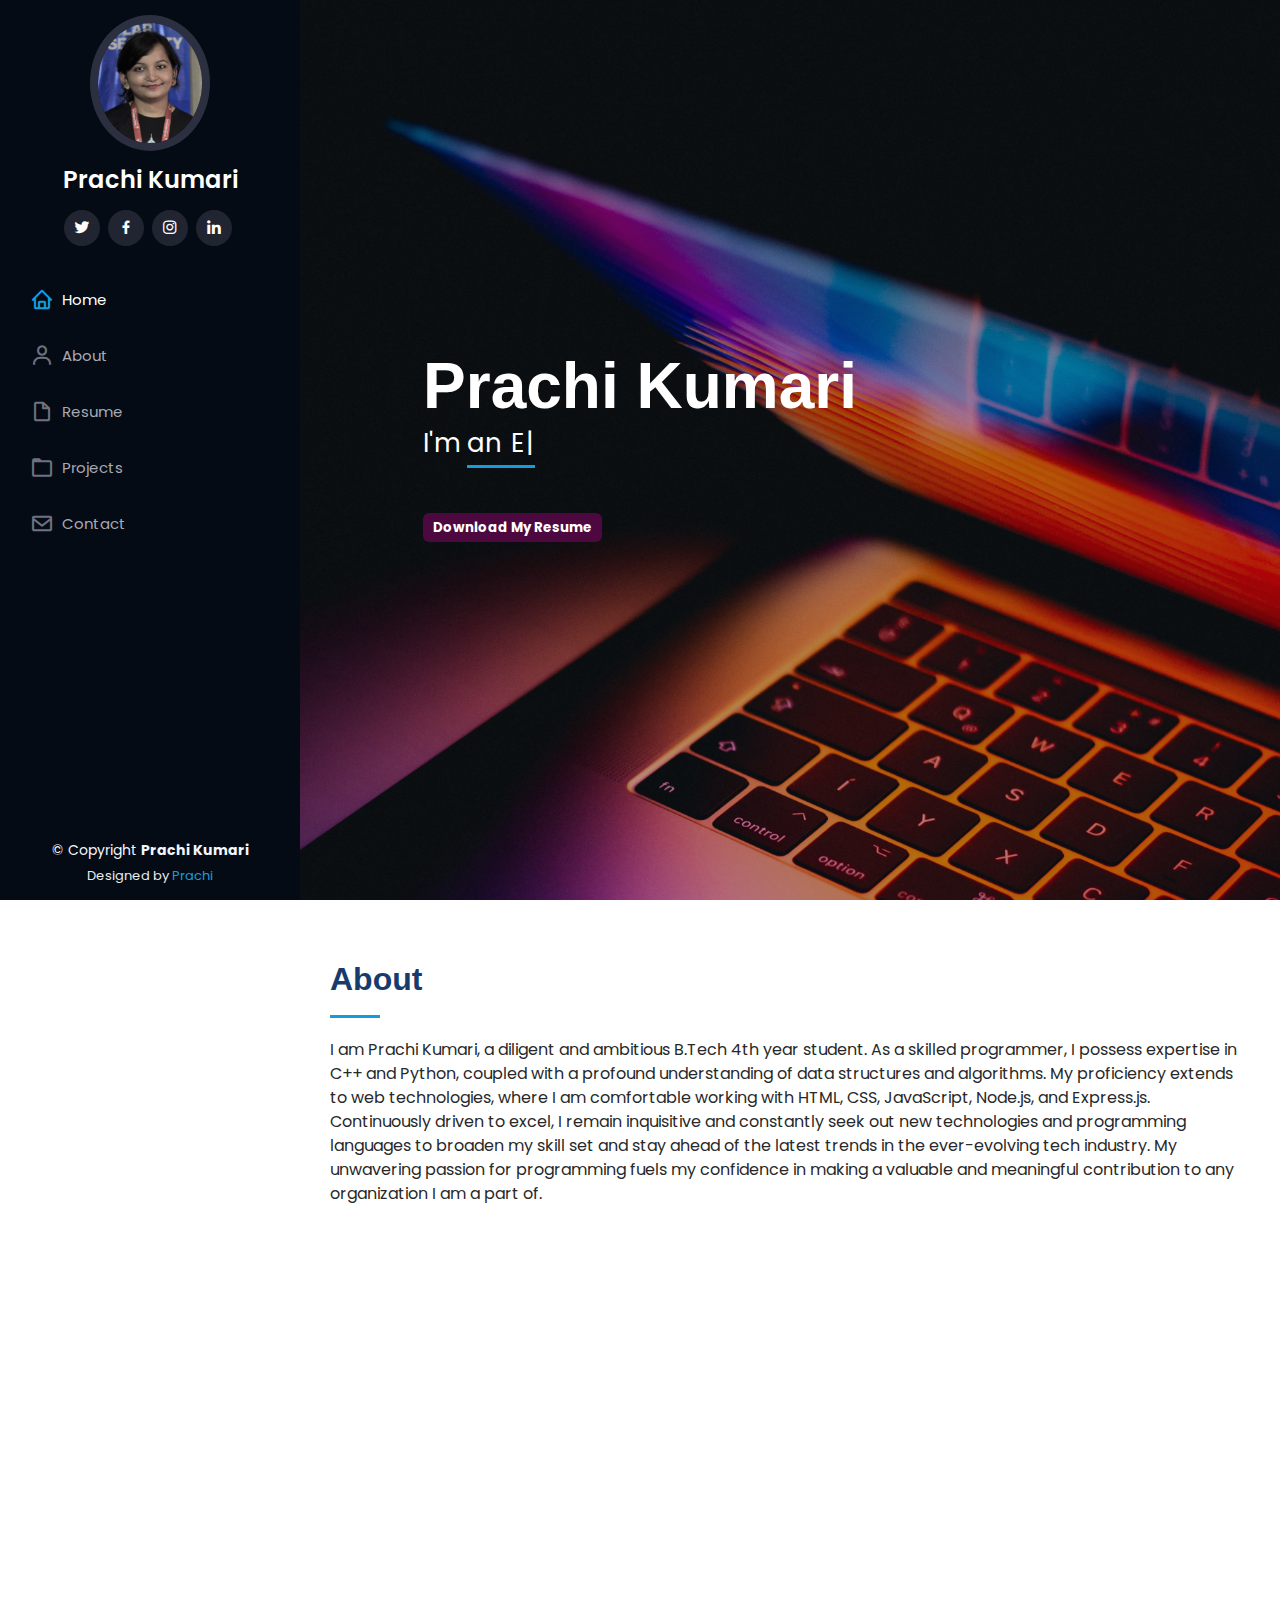
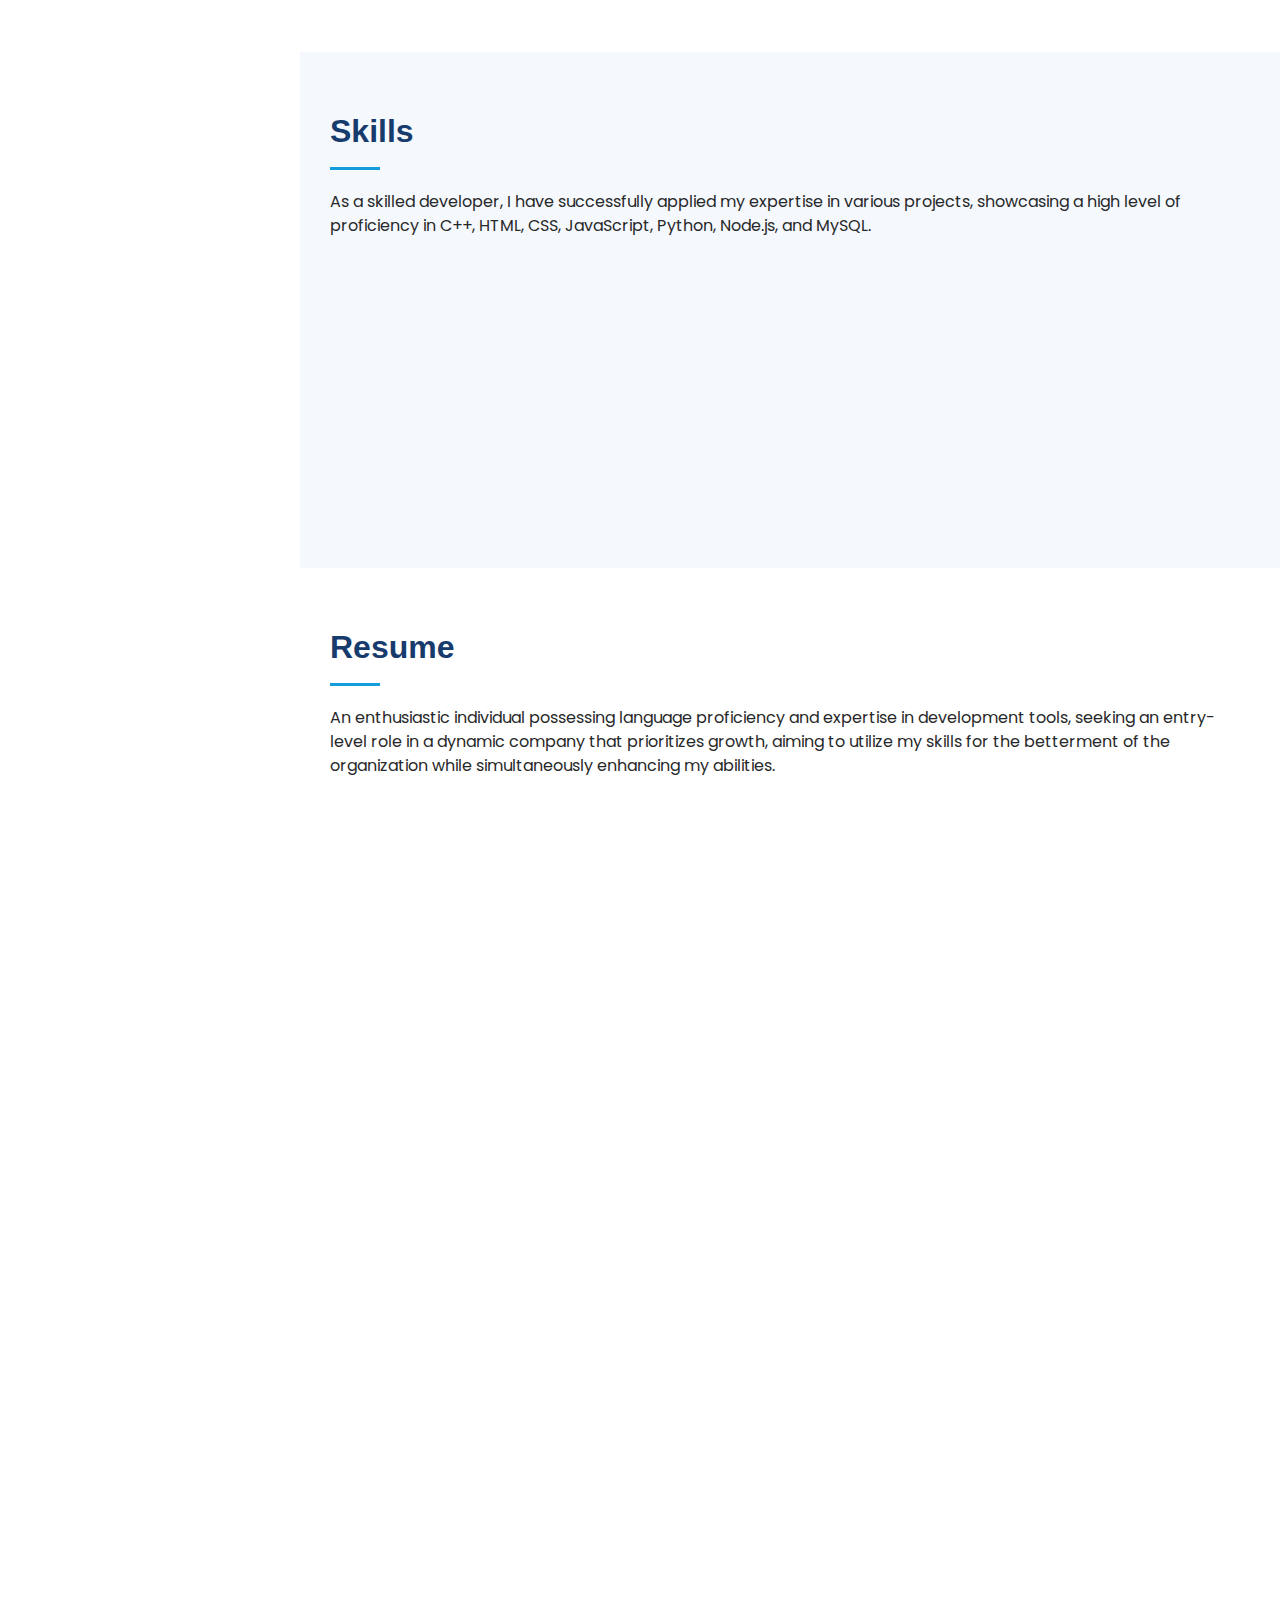
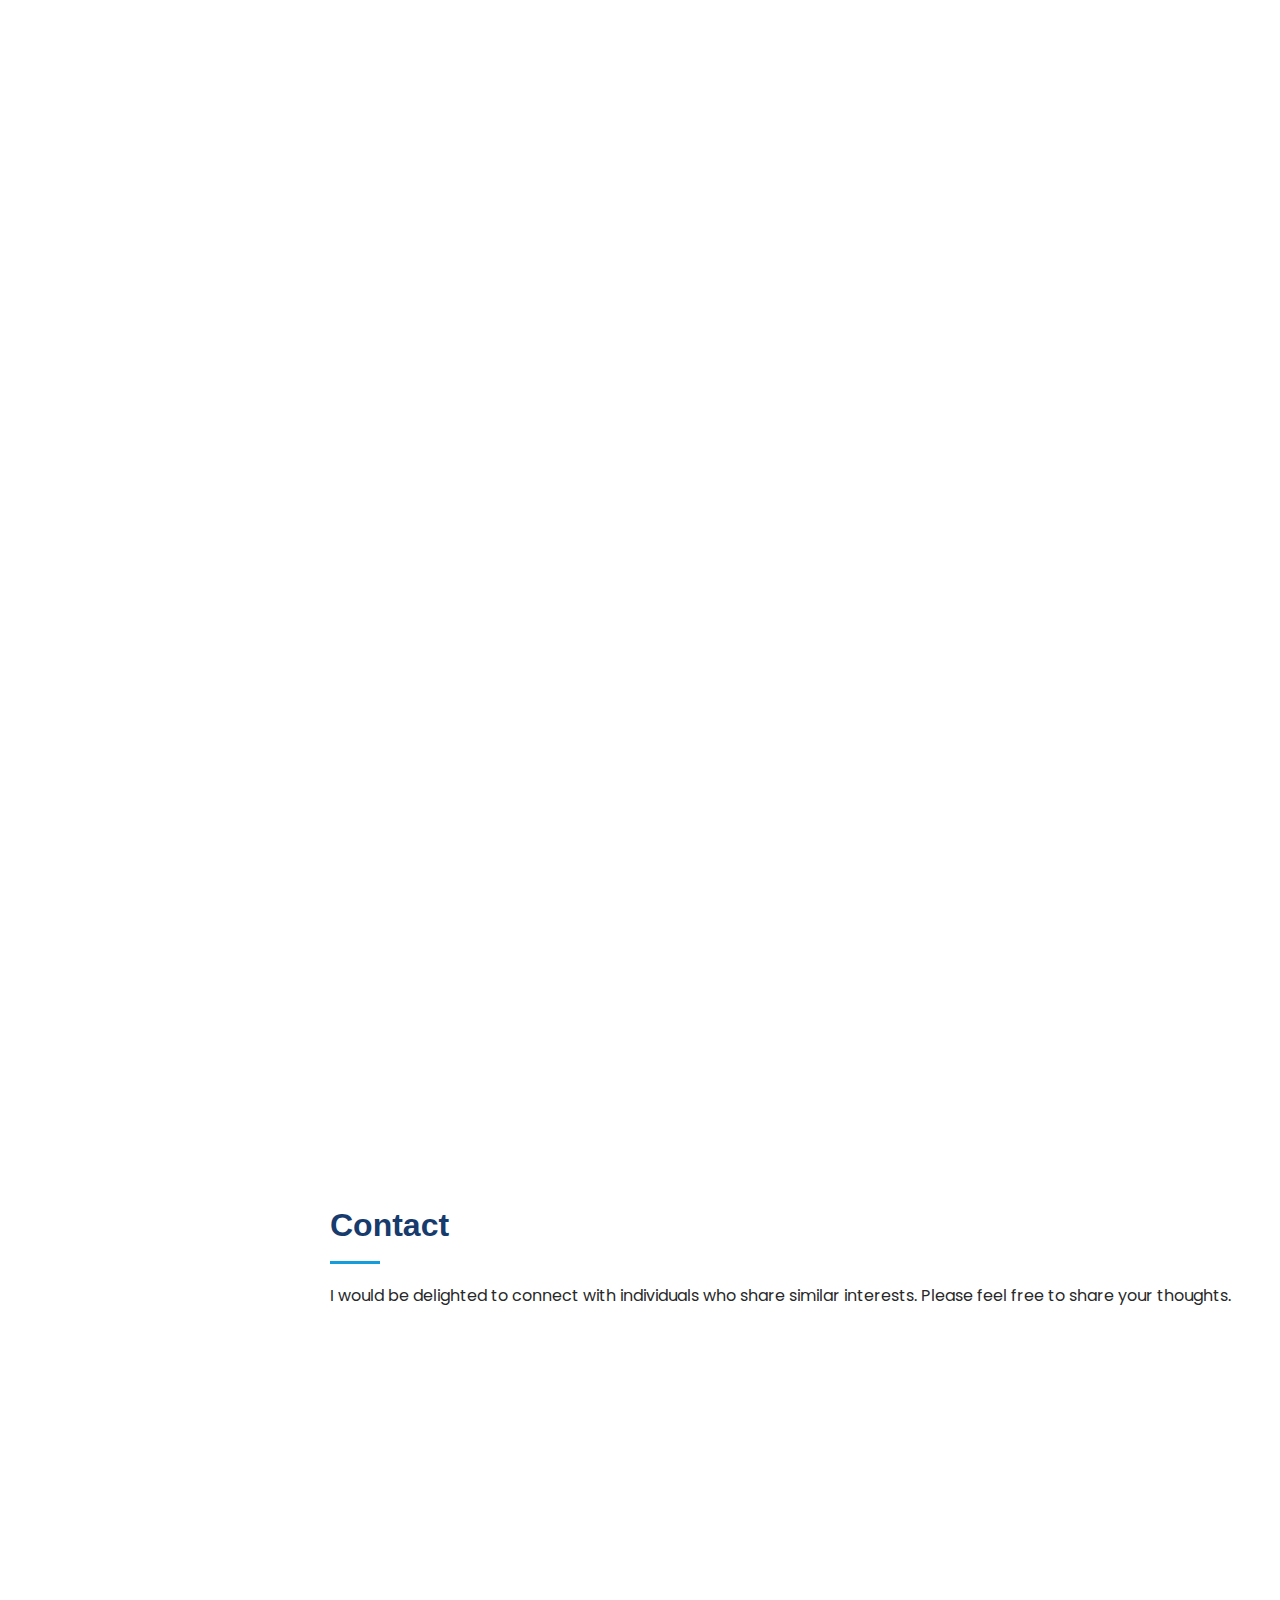
==== commit ee01297f: "deleted some projects" ====
--- a/index.html
+++ b/index.html
@@ -342,7 +342,7 @@
             </div>
           </div>
 
-          <div class="col-lg-4 col-md-6 d-flex align-items-stretch" data-aos="zoom-in" data-aos-delay="100">
+          <!-- <div class="col-lg-4 col-md-6 d-flex align-items-stretch" data-aos="zoom-in" data-aos-delay="100">
             <div class="icon-box iconbox-blue">
               <h4><a href="https://todolistprachi.netlify.app/">Todo List</a></h4>
               <p>A blogging platform where users can create, update and delete their blogs. They can also view others' blogs.</p>
@@ -361,7 +361,7 @@
               <h4><a href="https://prachi1710.github.io/unit-converter/">Unit Converter</a></h4>
               <p>Converts various units, including length (m/feet), volume (l/gallon), and mass (kg/pounds). Intuitive interface and real-time results make it a valuable asset for users' conversion needs.</p>
             </div>
-          </div>
+          </div> -->
 
         </div>
       </div>
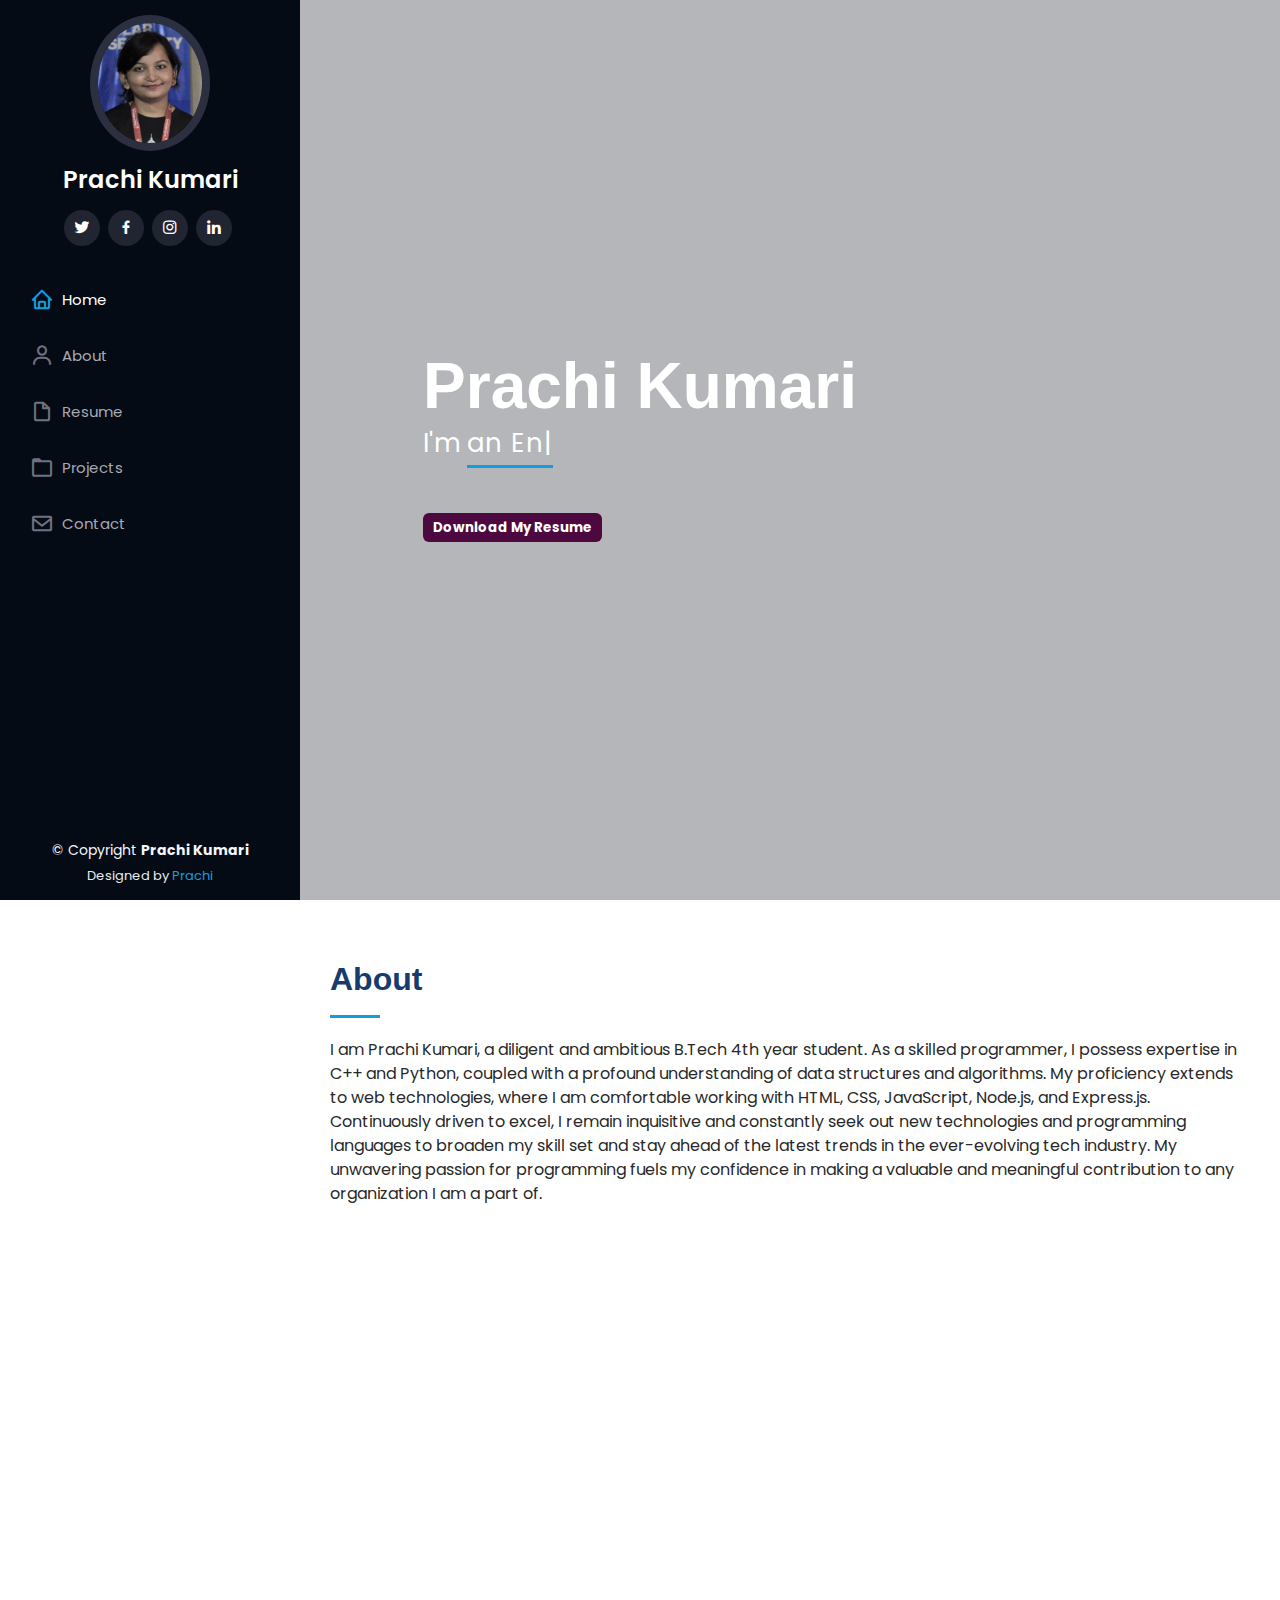
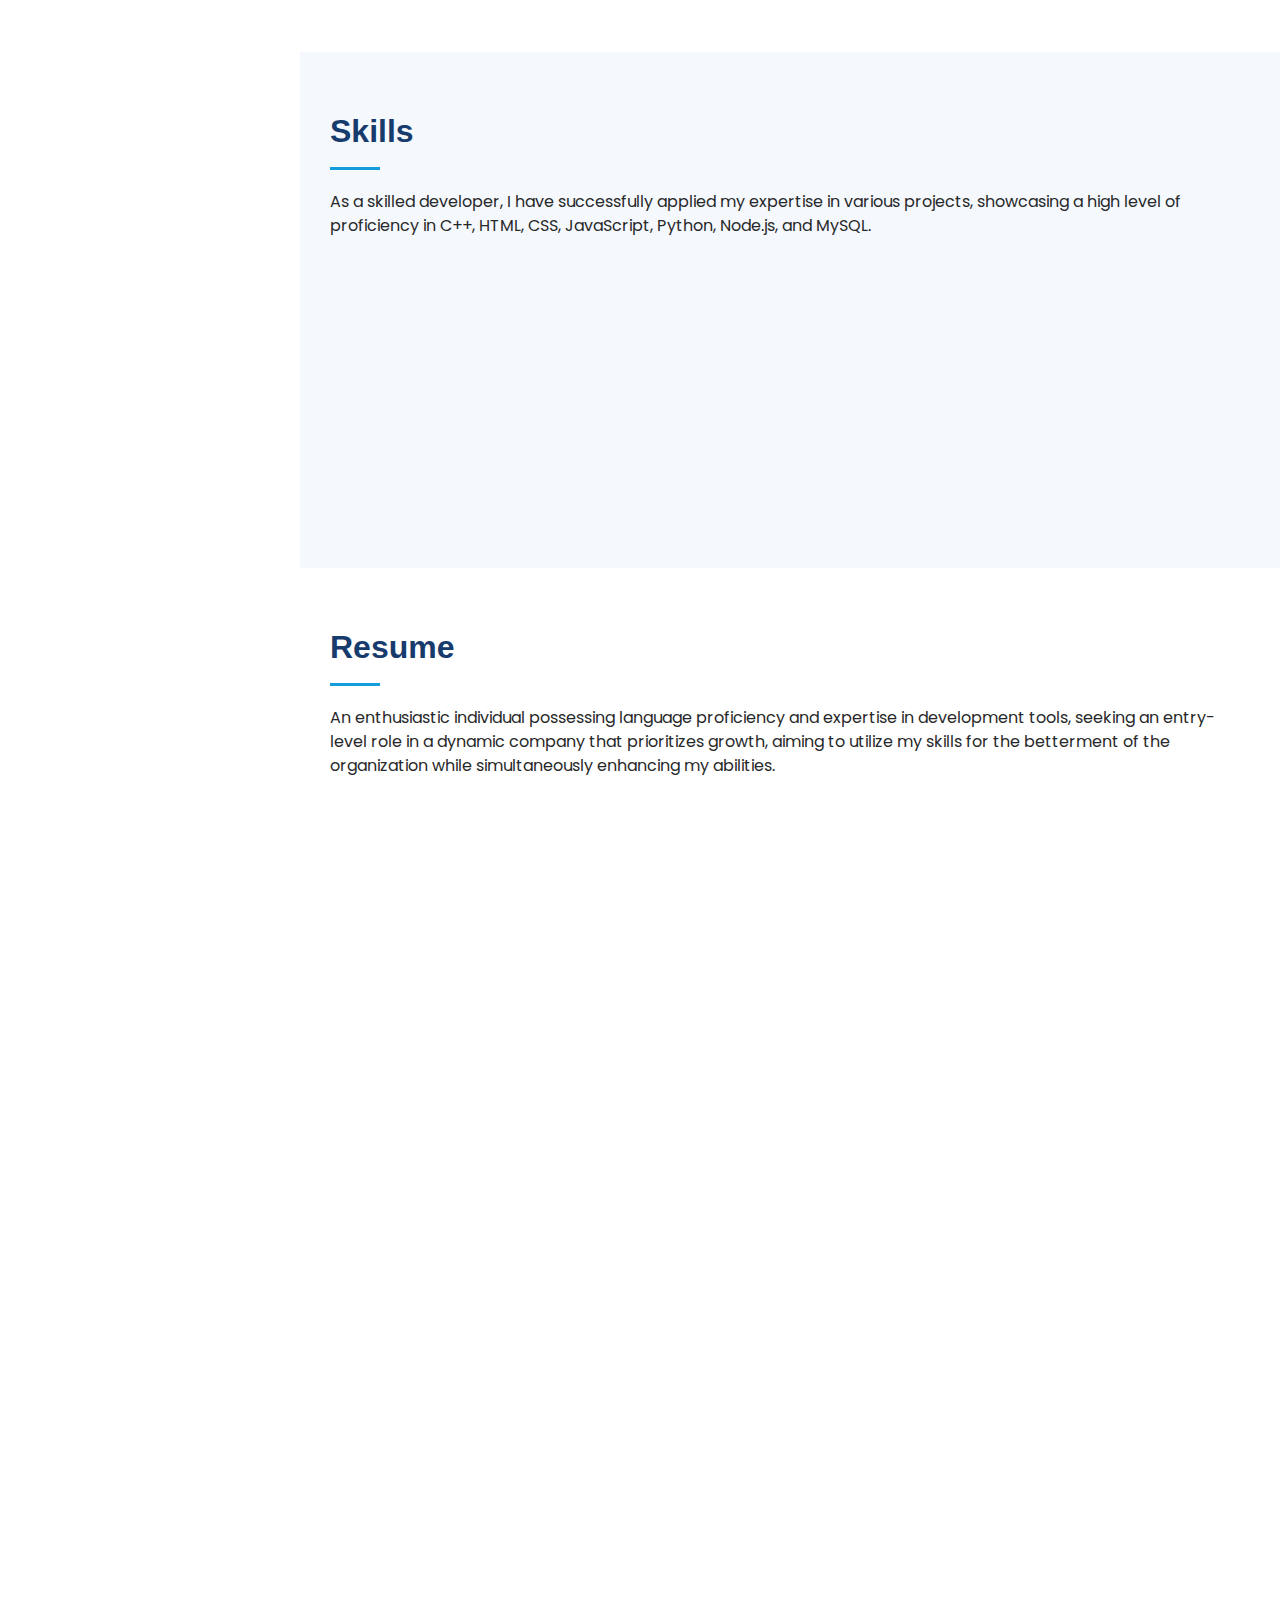
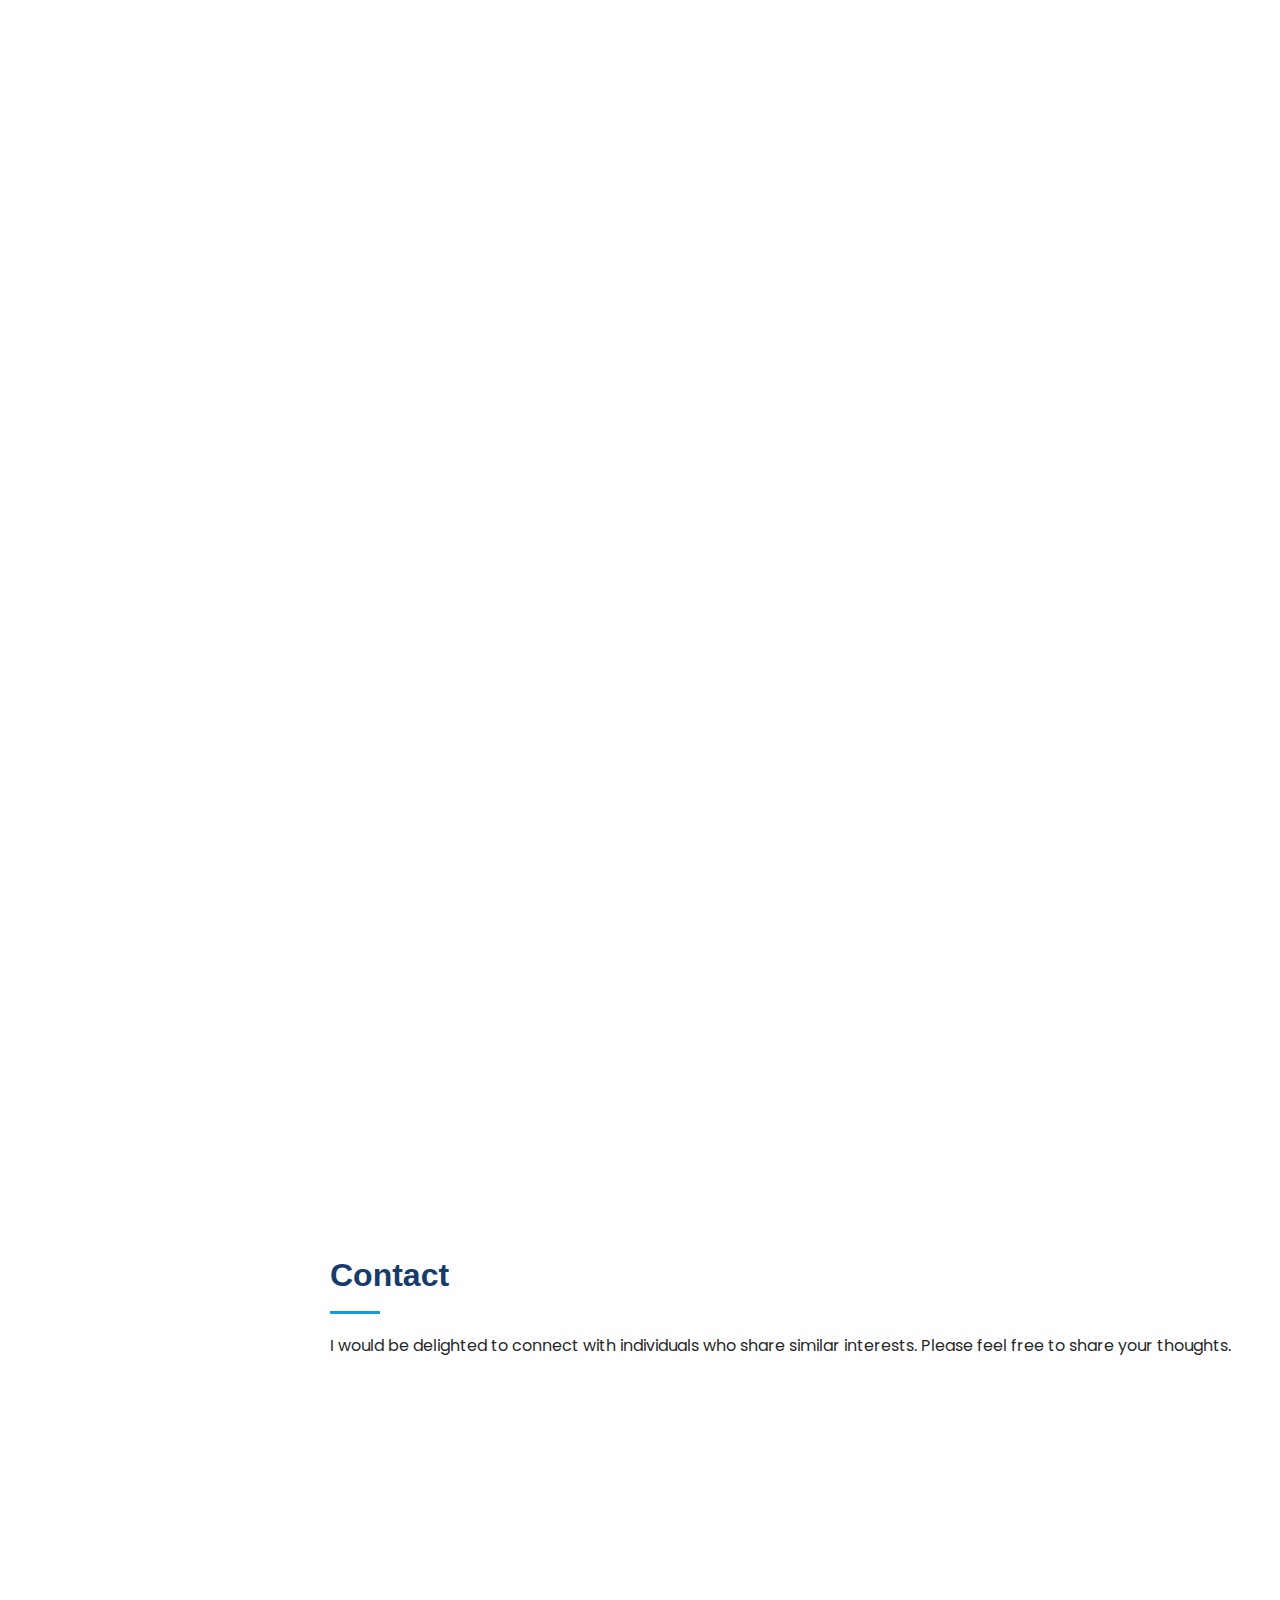
==== commit 2bbc19b3: "fixed cover image" ====
--- a/index.html
+++ b/index.html
@@ -324,14 +324,14 @@
           <div class="col-lg-4 col-md-6 d-flex align-items-stretch" data-aos="zoom-in" data-aos-delay="100">
             <div class="icon-box iconbox-blue">
               <h4><a href="#">blogCanvas</a></h4>
-              <p>A blogging platform where users can create, update and delete their blogs. They can also view others' blogs.</p>
+              <p>Developed an interactive blogging platform with personalized dashboards for seamless blog management, ensuring user data security and efficient content retrieval.</p>
             </div>
           </div>
 
           <div class="col-lg-4 col-md-6 d-flex align-items-stretch" data-aos="zoom-in" data-aos-delay="100">
             <div class="icon-box iconbox-blue">
               <h4><a href="https://prachi1710-movie-recommender-app-7r08sk.streamlit.app/">Movie Recommendation System</a></h4>
-              <p>Five recommendation types based on genre popularity and content filtering.</p>
+              <p>Utilized Kaggle's TMDB 5000 dataset to structure movie data and implemented a recommendation system with Count Vectorizer, Porter Stemmer, and Cosine Similarity for suggesting 5 similar movies based on user choices.</p>
             </div>
           </div>
 
--- a/assets/css/style.css
+++ b/assets/css/style.css
@@ -238,11 +238,14 @@
 /*--------------------------------------------------------------
 # Hero Section
 --------------------------------------------------------------*/
+
+
 #hero {
   width: 100%;
   height: 100vh;
-  background: url("../img/cover.jpg") top center;
+  background: url("../img/coverimgnew.png") top center;
   background-size: cover;
+  background-size: 49%;
 }
 
 #hero:before {
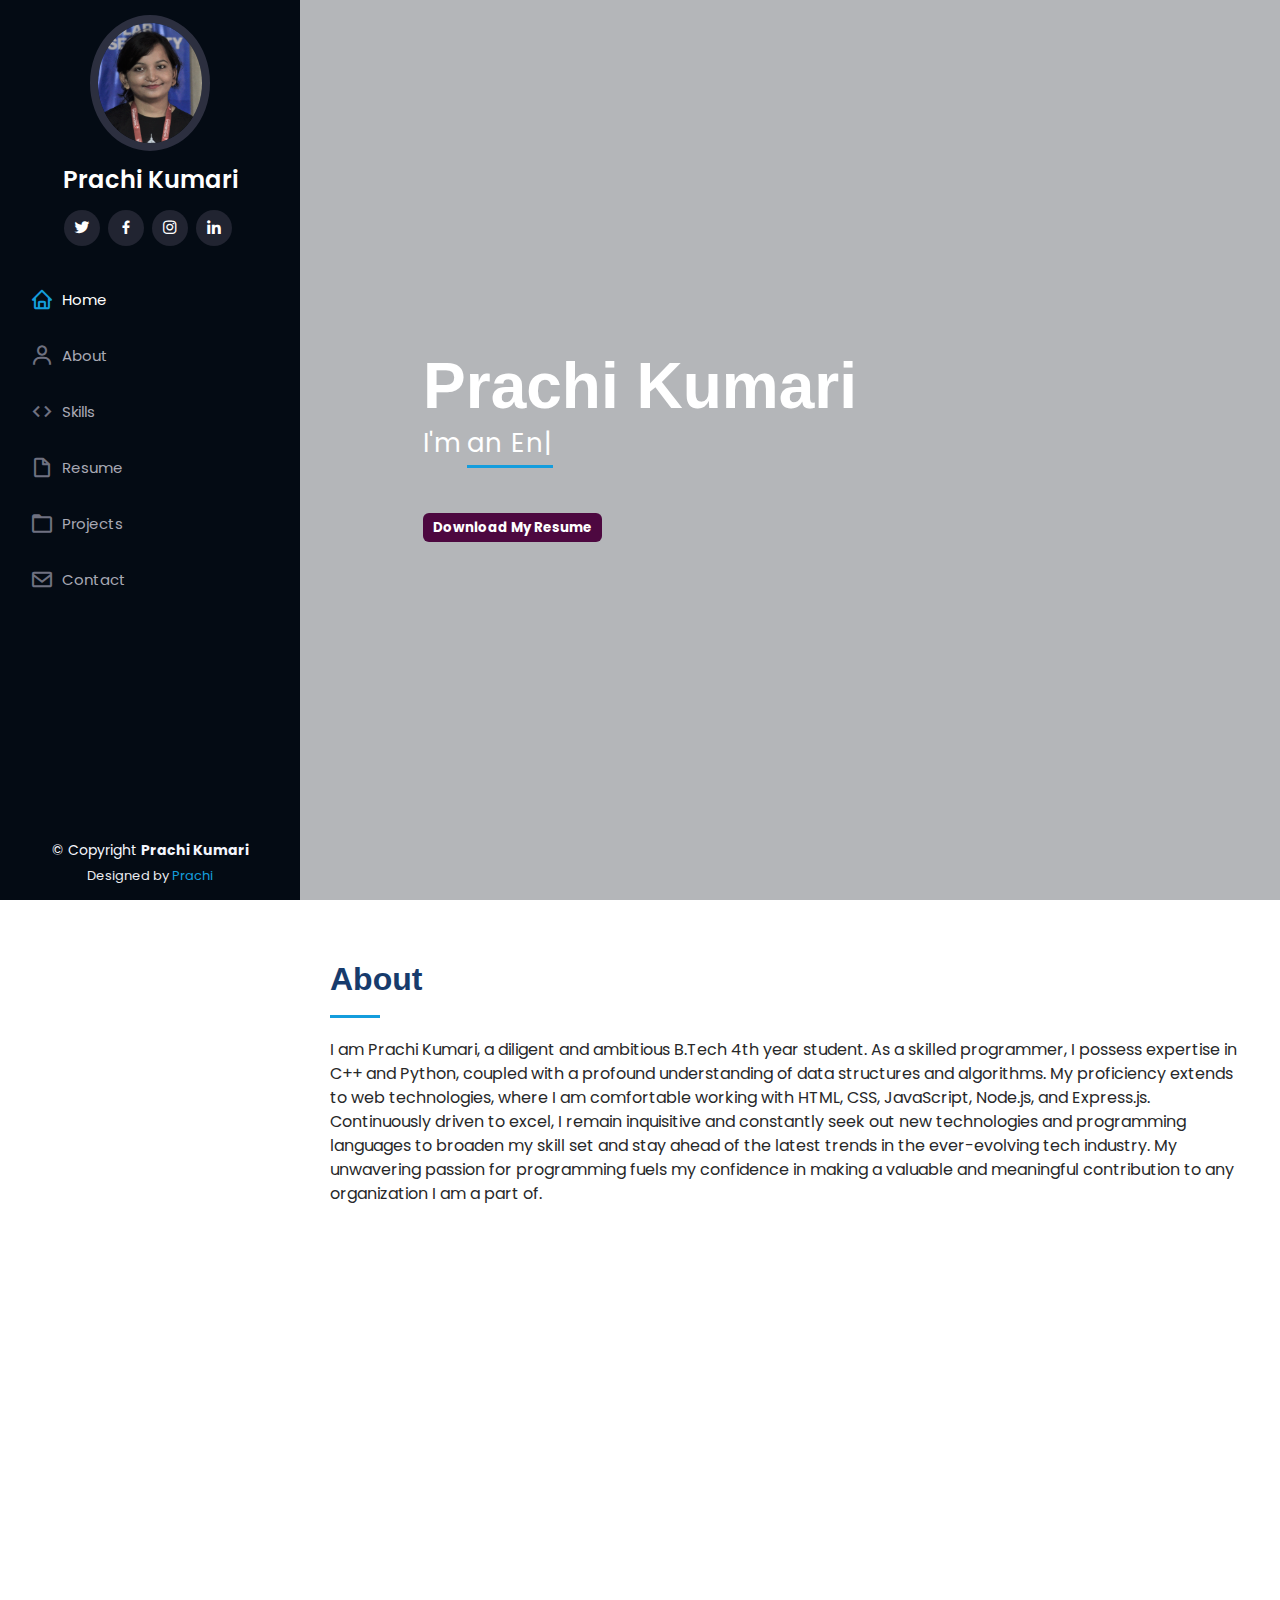
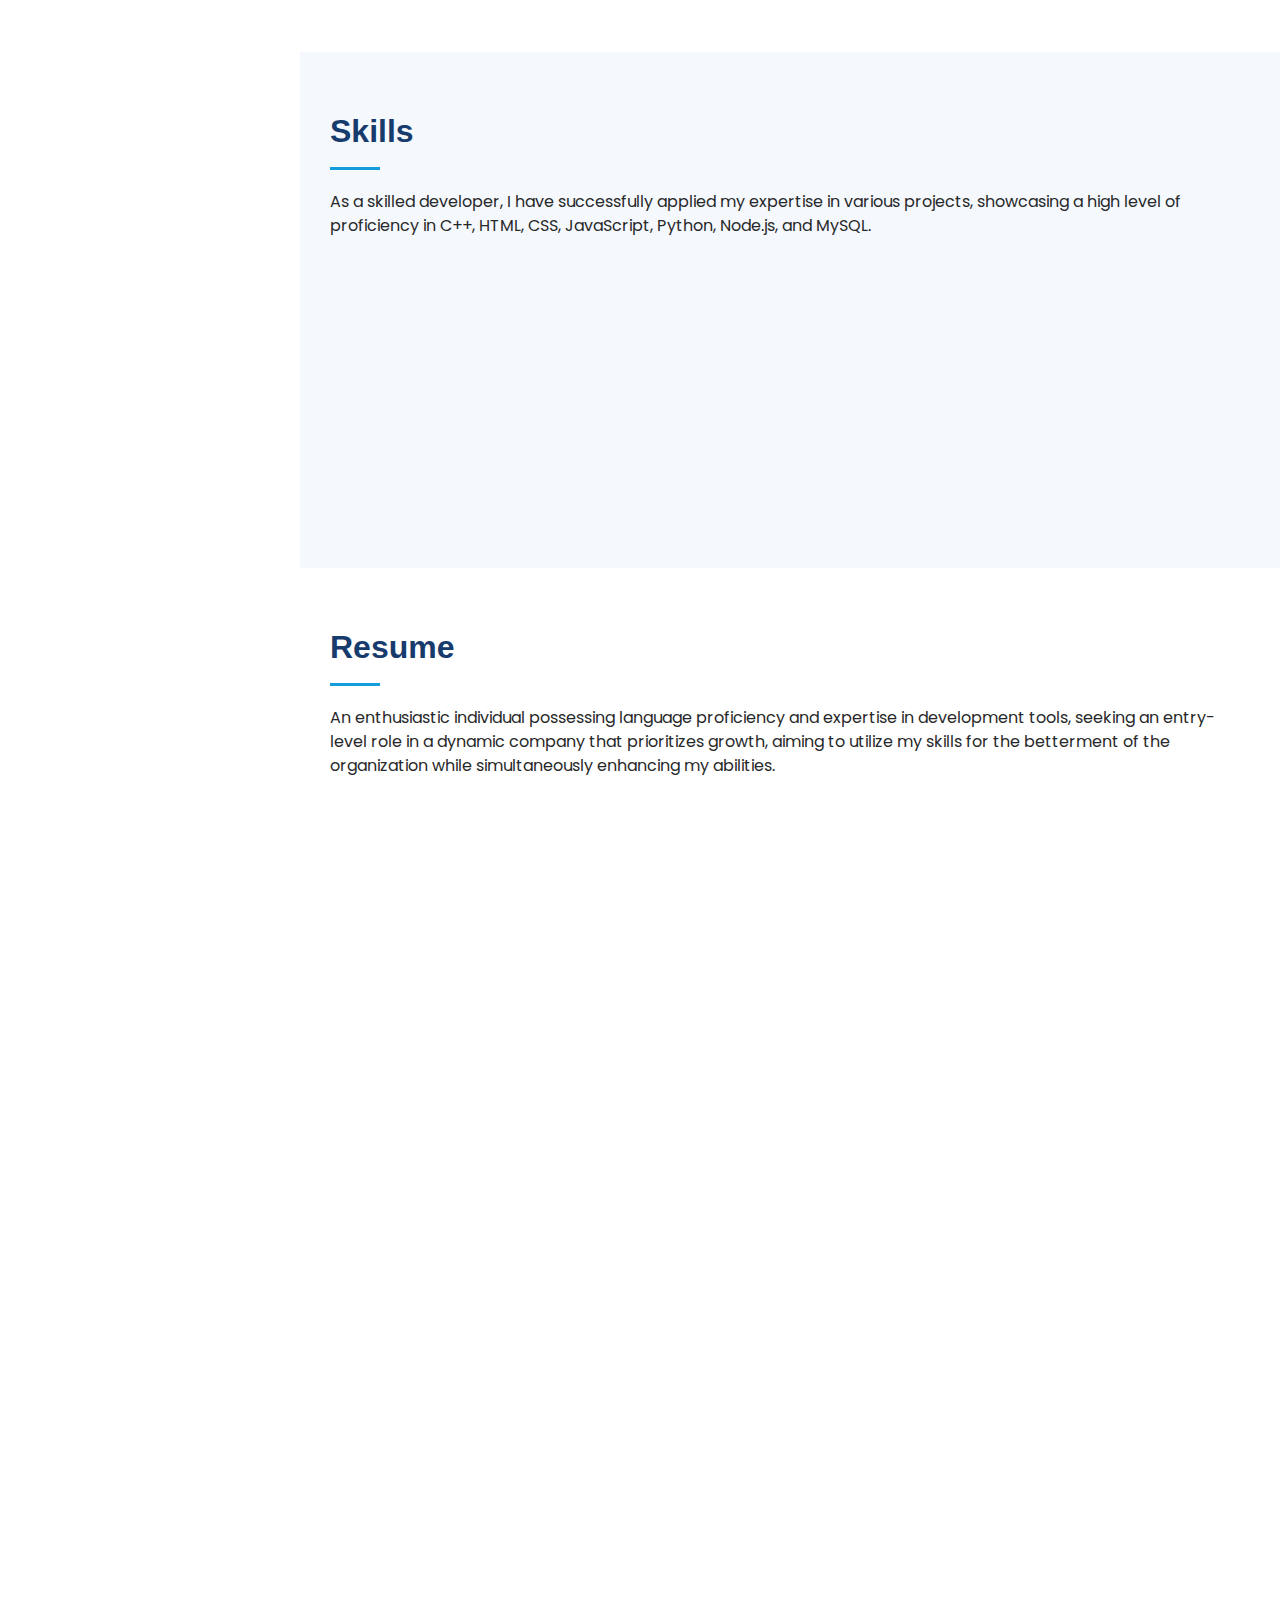
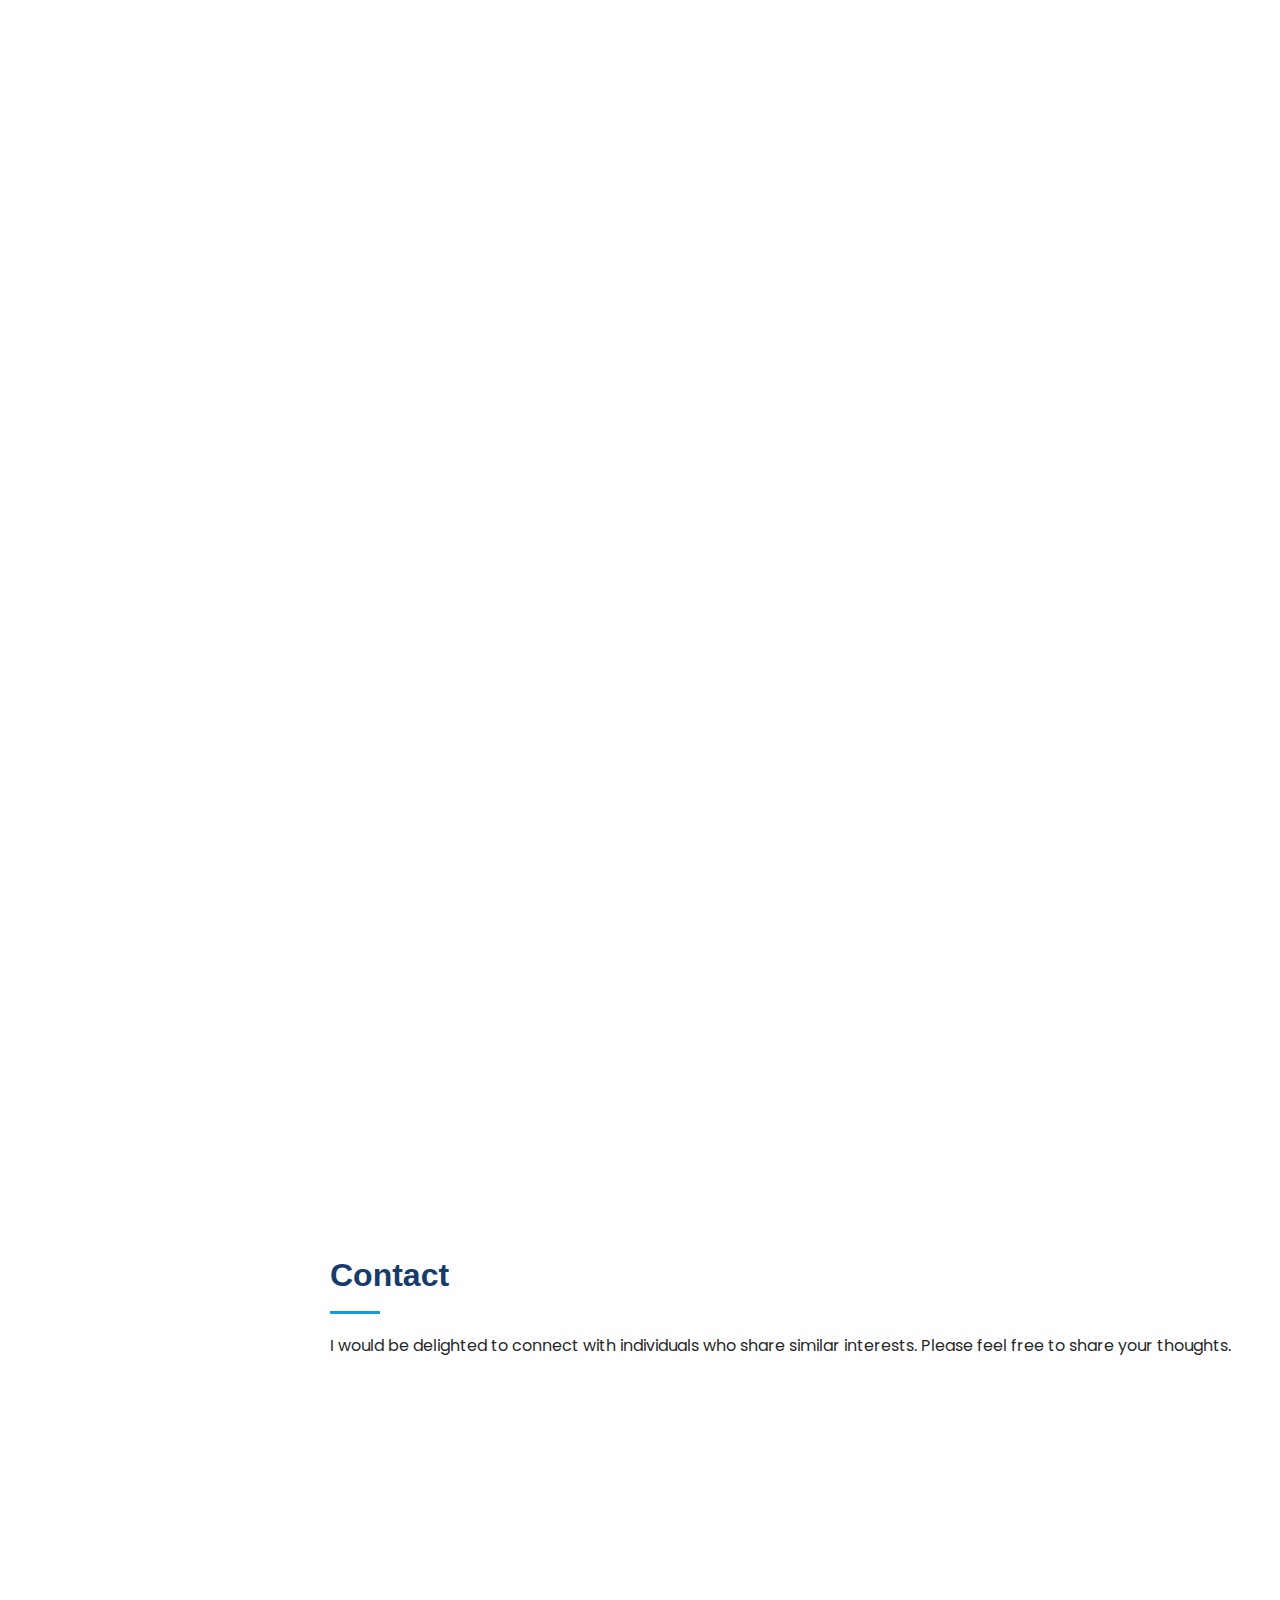
==== commit 5a58d012: "added skills section" ====
--- a/index.html
+++ b/index.html
@@ -65,6 +65,7 @@
         <ul>
           <li><a href="#hero" class="nav-link scrollto active"><i class="bx bx-home"></i> <span>Home</span></a></li>
           <li><a href="#about" class="nav-link scrollto"><i class="bx bx-user"></i> <span>About</span></a></li>
+          <li><a href="#skills" class="nav-link scrollto"><i class="bx bx-code"></i> <span>Skills</span></a></li>
           <li><a href="#resume" class="nav-link scrollto"><i class="bx bx-file-blank"></i> <span>Resume</span></a></li>
           <li><a href="#projects" class="nav-link scrollto"><i class="bx bx-folder"></i> <span>Projects</span></a></li>
           <li><a href="#contact" class="nav-link scrollto"><i class="bx bx-envelope"></i> <span>Contact</span></a></li>
@@ -147,7 +148,7 @@
           <div class="col-lg-6" data-aos="fade-up">
 
             <div class="progress">
-              <span class="skill">C++ <i class="val">90%</i></span>
+              <span class="skill">C++ <i class="val">80%</i></span>
               <div class="progress-bar-wrap">
                 <div class="progress-bar" role="progressbar" aria-valuenow="90" aria-valuemin="0" aria-valuemax="100"></div>
               </div>
@@ -179,21 +180,21 @@
           <div class="col-lg-6" data-aos="fade-up" data-aos-delay="100">
 
             <div class="progress">
-              <span class="skill">Python <i class="val">80%</i></span>
+              <span class="skill">Python <i class="val">78%</i></span>
               <div class="progress-bar-wrap">
                 <div class="progress-bar" role="progressbar" aria-valuenow="80" aria-valuemin="0" aria-valuemax="100"></div>
               </div>
             </div>
 
             <div class="progress">
-              <span class="skill">Node.js <i class="val">67%</i></span>
+              <span class="skill">Node.js <i class="val">65%</i></span>
               <div class="progress-bar-wrap">
                 <div class="progress-bar" role="progressbar" aria-valuenow="67" aria-valuemin="0" aria-valuemax="100"></div>
               </div>
             </div>
 
             <div class="progress">
-              <span class="skill">MySql <i class="val">85%</i></span>
+              <span class="skill">MySql <i class="val">79%</i></span>
               <div class="progress-bar-wrap">
                 <div class="progress-bar" role="progressbar" aria-valuenow="85" aria-valuemin="0" aria-valuemax="100"></div>
               </div>
--- a/assets/css/style.css
+++ b/assets/css/style.css
@@ -240,7 +240,7 @@
 --------------------------------------------------------------*/
 
 
-#hero {
+/* #hero {
   width: 100%;
   height: 100vh;
   background: url("../img/coverimgnew.png") top center;
@@ -304,7 +304,79 @@
     line-height: 24px;
     margin-bottom: 30px;
   }
-}
+} */
+
+#hero {
+  width: 100%;
+  height: 100vh;
+  background: url("../img/coverimgnew.png") top center;
+  background-size: cover;
+  background-size: 49%;
+  position: relative;
+}
+
+#hero:before {
+  content: "";
+  background: rgba(5, 13, 24, 0.3);
+  position: absolute;
+  bottom: 0;
+  top: 0;
+  left: 0;
+  right: 0;
+  z-index: 1;
+}
+
+#hero .hero-container {
+  position: relative;
+  z-index: 2;
+  min-width: 300px;
+}
+
+#hero h1 {
+  margin: 0 0 10px 0;
+  font-size: 64px;
+  font-weight: 700;
+  line-height: 56px;
+  color: #fff;
+}
+
+#hero p {
+  color: #fff;
+  margin-bottom: 50px;
+  font-size: 26px;
+  font-family: "Poppins", sans-serif;
+}
+
+#hero p span {
+  color: #fff;
+  padding-bottom: 4px;
+  letter-spacing: 1px;
+  border-bottom: 3px solid #149ddd;
+}
+
+@media (min-width: 1024px) {
+  #hero {
+    background-attachment: fixed;
+  }
+}
+
+@media (max-width: 768px) {
+  #hero {
+    background-attachment: scroll;
+  }
+
+  #hero h1 {
+    font-size: 28px;
+    line-height: 36px;
+  }
+
+  #hero h2 {
+    font-size: 18px;
+    line-height: 24px;
+    margin-bottom: 30px;
+  }
+}
+
 
 /*--------------------------------------------------------------
 # Sections General
